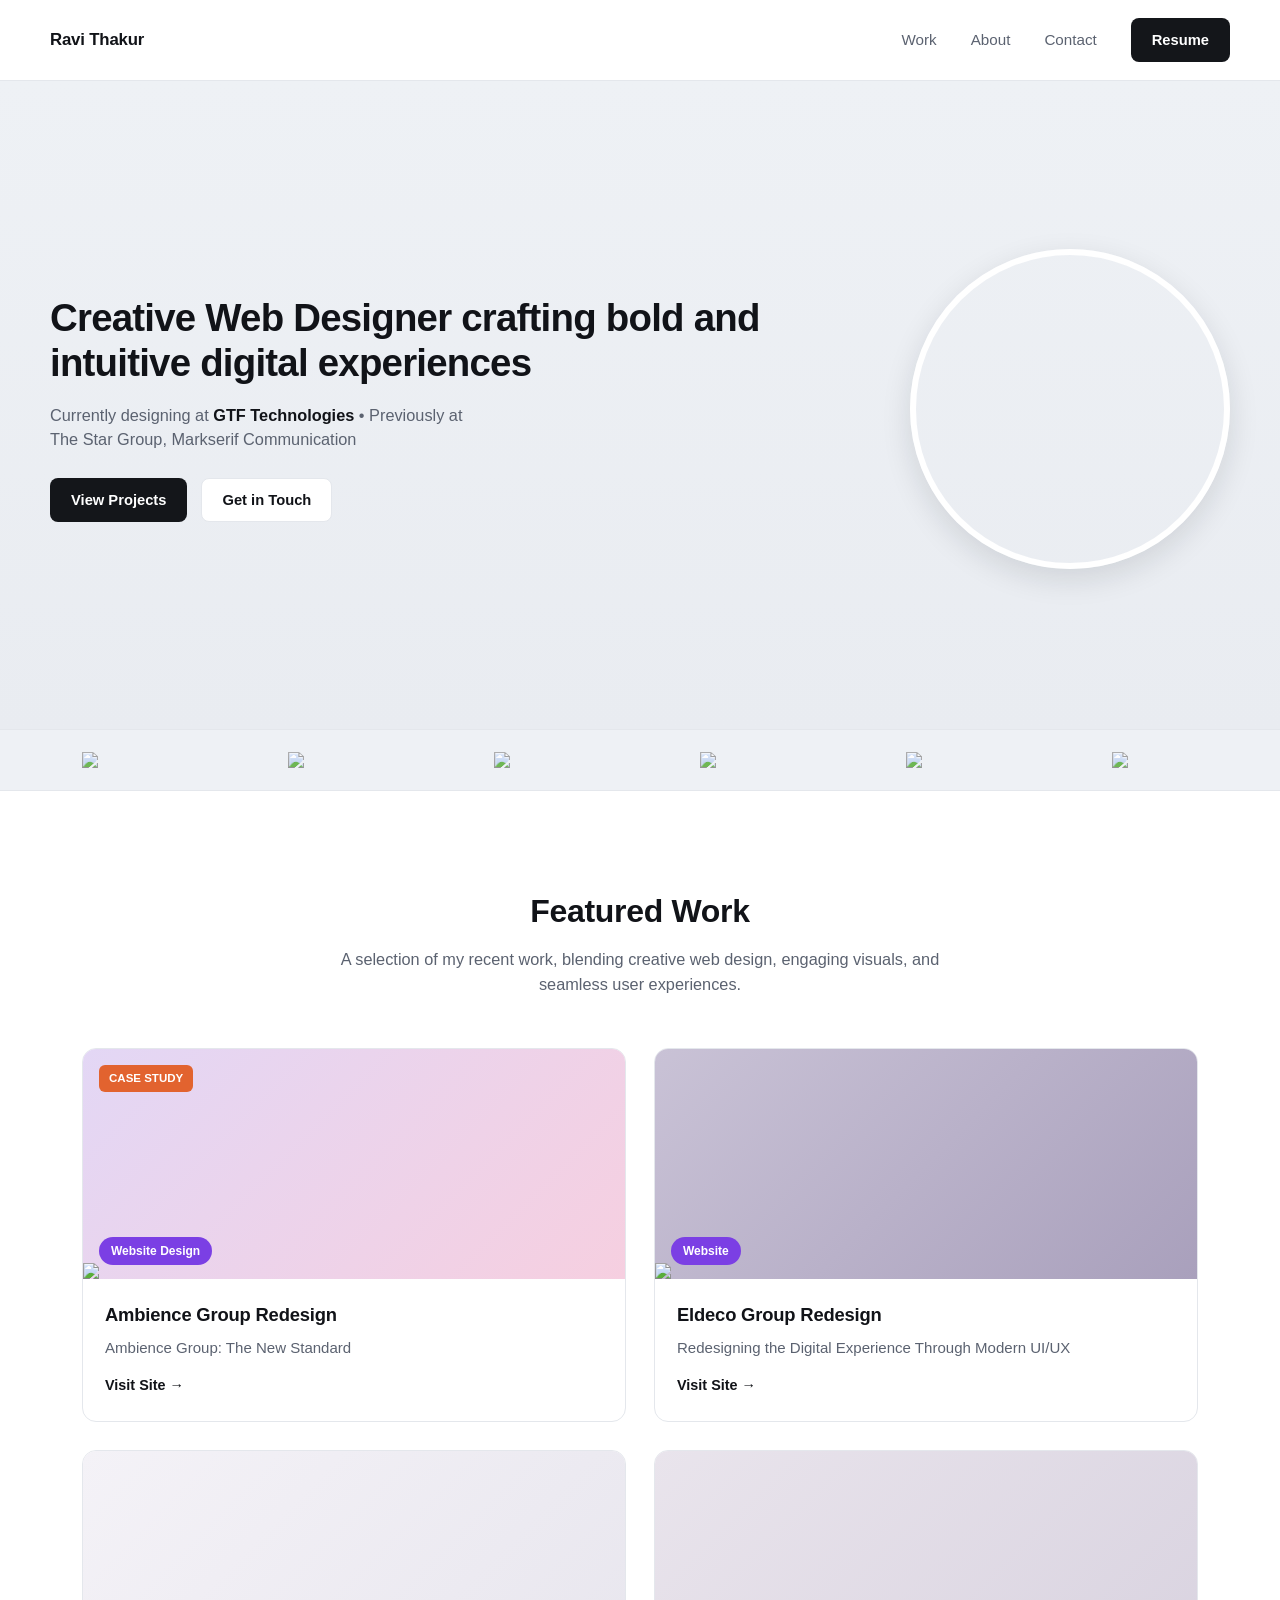
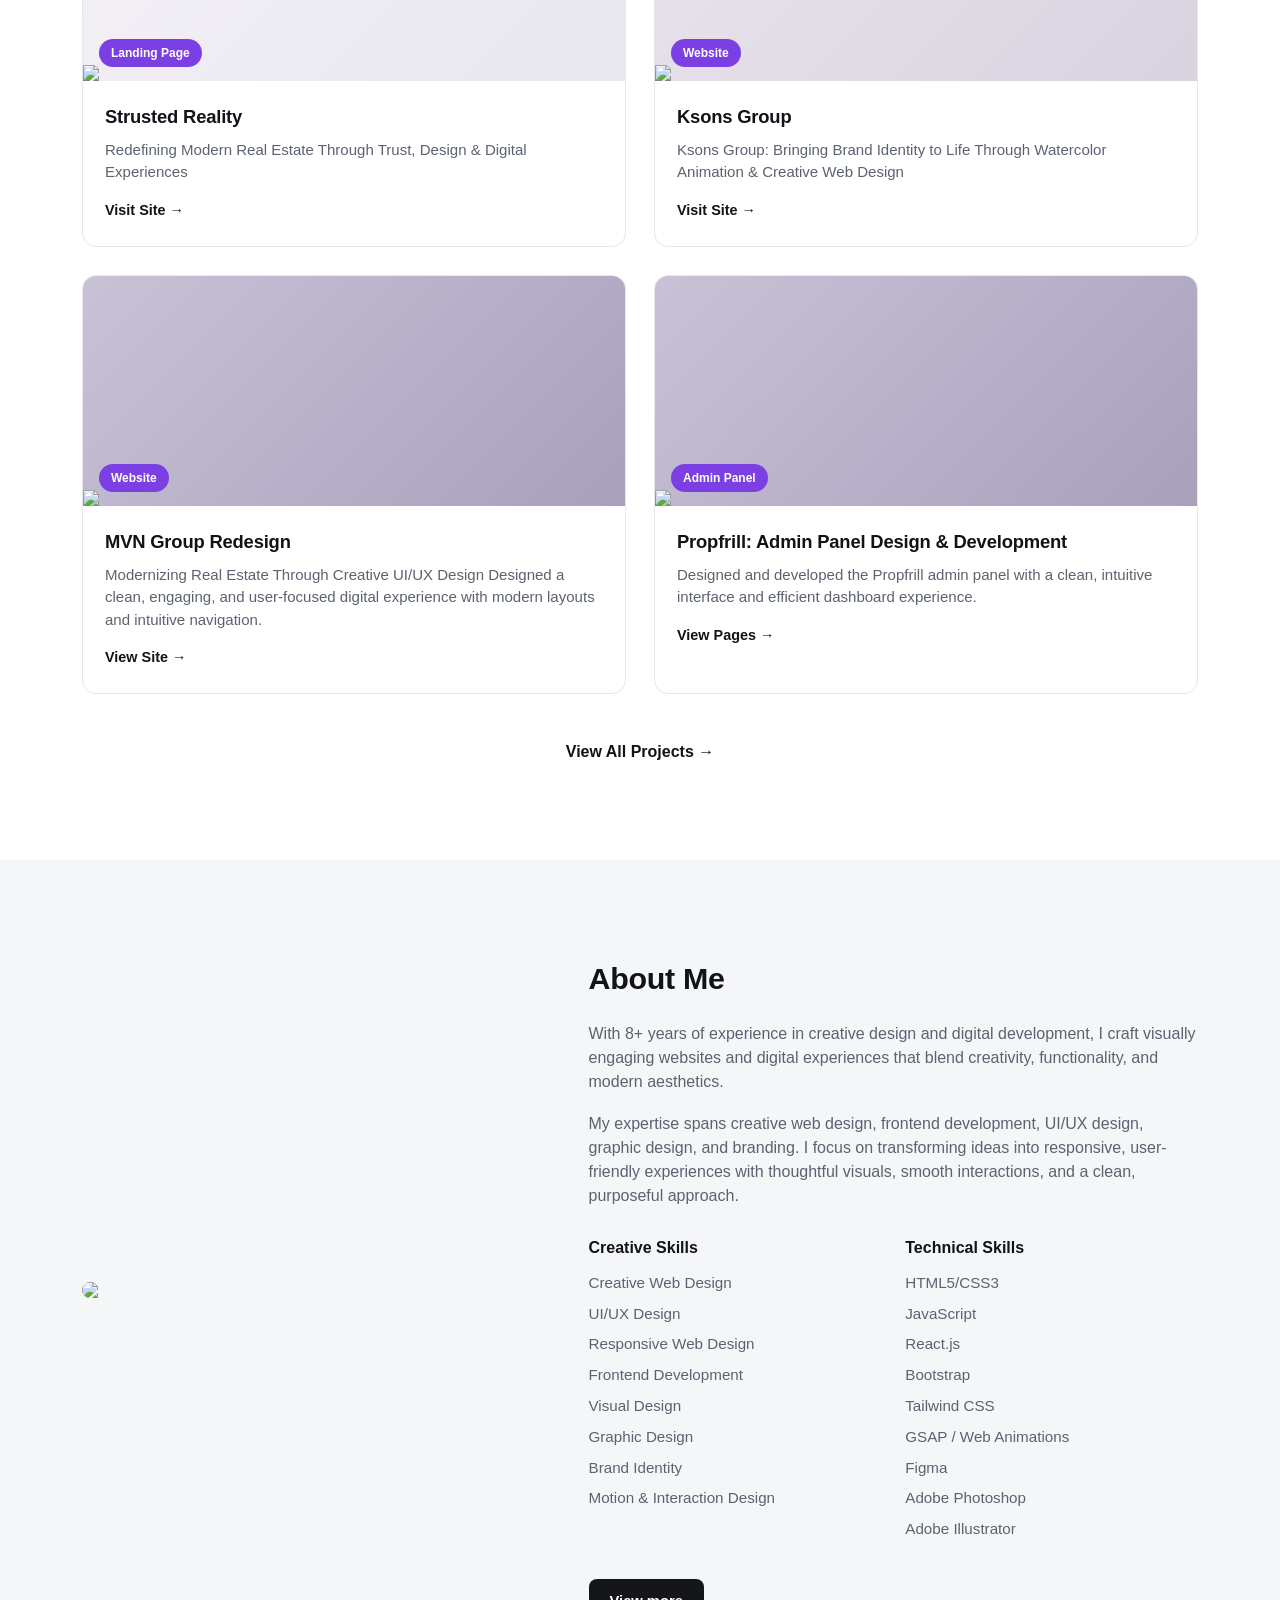
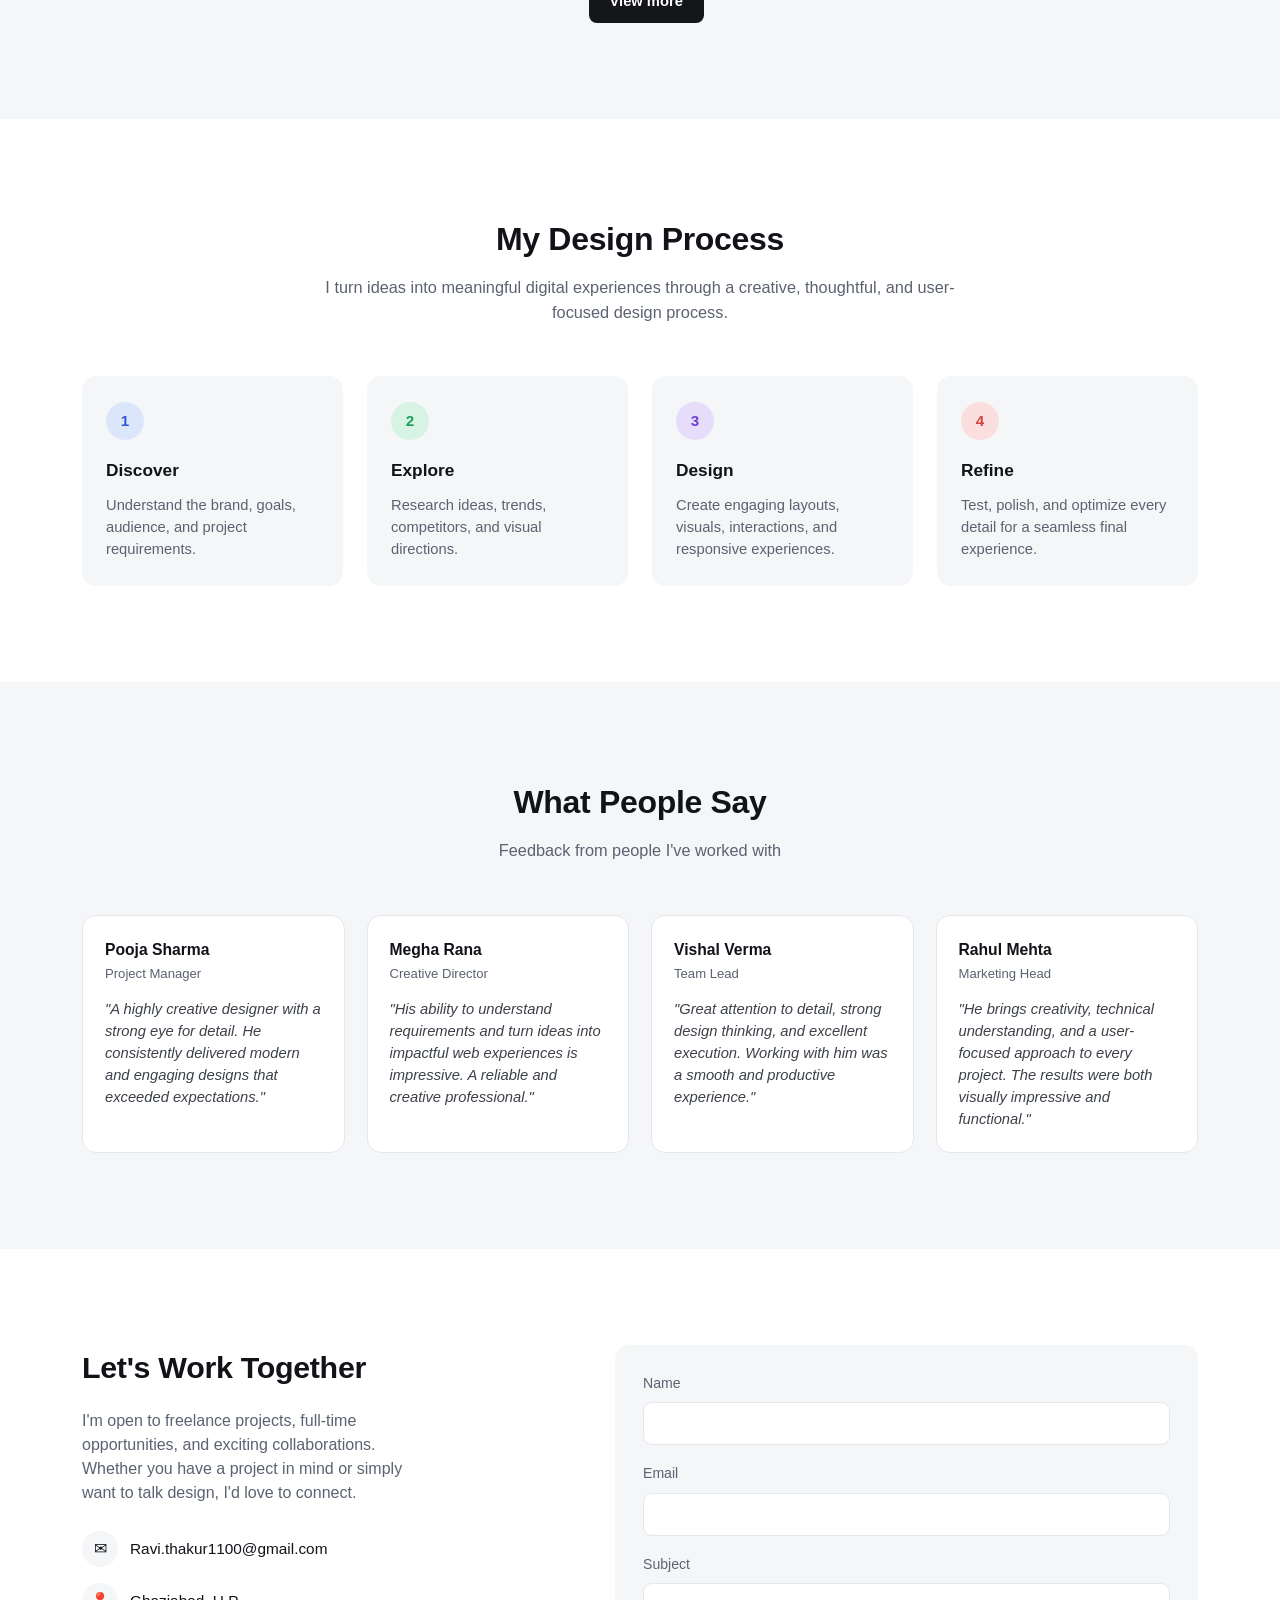
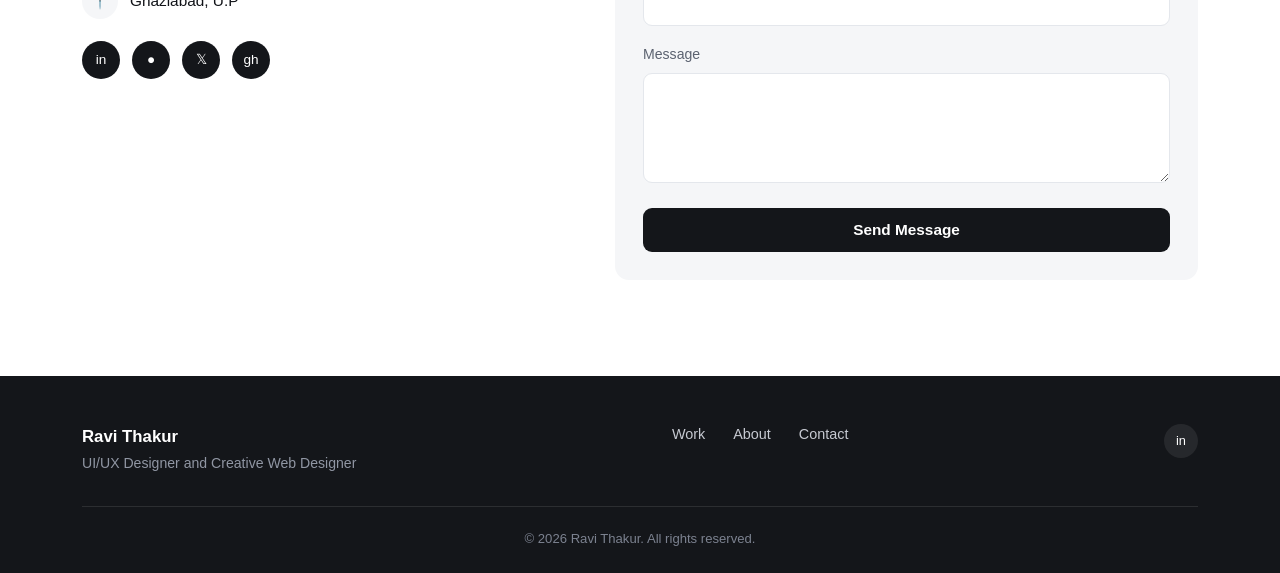
==== index.html @ cecfcbc7 "Add files via upload" ====
<!DOCTYPE html>
<html lang="en">
<head>
<meta charset="UTF-8">
<meta name="viewport" content="width=device-width, initial-scale=1.0">
<title>Ravi Thakur — Creative Web Designer</title>
<link rel="stylesheet" href="styles.css">
</head>
<body>

<header>
  <div class="wrap nav">
    <div class="logo">Ravi Thakur</div>
    <nav class="nav-links" id="navLinks">
      <a href="work.html">Work</a>
      <a href="about.html">About</a>
      <a href="#contact">Contact</a>
      <a target="_blank" href="images/ravi_thakur_creative_web_designer_and_ui_ux_designer.pdf" class="btn btn-dark">Resume</a>
    </nav>
    <button class="menu-toggle" id="menuToggle" aria-label="Toggle menu" aria-expanded="false"><span></span></button>
  </div>
</header>

<section class="hero">
  <div class="wrap hero-inner">
    <div>
      <h1>Creative Web Designer crafting bold and intuitive digital experiences</h1>
      <p>Currently designing at <b>GTF Technologies</b> • Previously at The Star Group, Markserif Communication</p>
      <div class="hero-actions">
        <a href="#work" class="btn btn-dark">View Projects</a>
        <a href="#contact" class="btn btn-outline">Get in Touch</a>
      </div>
    </div>
    <div class="avatar" role="img" aria-label="Portrait of Ravi Thakur">
      <img src="images/ravi-thakur.jpg" width="100%">
    </div>
  </div>
</section>

<div class="logo-strip">
  <div class="wrap" style="overflow:hidden;">
    <div class="logo-track">
      <span><img src="images/work-logo/6.png" width="100%"></span>
      <span><img src="images/work-logo/1.png" width="100%"></span>
      <span><img src="images/work-logo/2.png" width="100%"></span>
      <span><img src="images/work-logo/3.avif" width="100%"></span>
      <span><img src="images/work-logo/4.png" width="100%"></span>
      <span><img src="images/work-logo/5.png" width="100%"></span>
      <span><img src="images/work-logo/7.png" width="100%"></span>
      <span><img src="images/work-logo/8.png" width="100%"></span>
      <span><img src="images/work-logo/9.png" width="100%"></span>
      <span><img src="images/work-logo/10.avif" width="100%"></span>
      <span><img src="images/work-logo/15.png" width="100%"></span>
      <span><img src="images/work-logo/16.png" width="100%"></span>
      <span><img src="images/work-logo/17.png" width="100%"></span>
      <span><img src="images/work-logo/18.png" width="100%"></span>
      <span><img src="images/work-logo/19.webp" width="100%"></span>
      <span><img src="images/work-logo/20.png" width="100%"></span>
      <span><img src="images/work-logo/21.png" width="100%"></span>
    </div>
  </div>
</div>

<section id="work">
  <div class="wrap">
    <div class="section-head">
      <h2>Featured Work</h2>
      <p>A selection of my recent work, blending creative web design, engaging visuals, and seamless user experiences.</p>
    </div>
    <div class="work-grid">

      <div class="card">
        <div class="thumb thumb-1">
          <span class="tag">CASE STUDY</span>
          <span class="pill">Website Design</span>
          <img src="images/casestudy/ag.png" width="100%">
        </div>
        <div class="card-body">
          <h3>Ambience Group Redesign</h3>
          <p>Ambience Group: The New Standard</p>
          <a target="_blank" href="https://ambiencegroup.in/" class="card-link">Visit Site →</a>
        </div>
      </div>

      <div class="card">
        <div class="thumb thumb-4">
          <span class="pill">Website</span>
          <img src="images/casestudy/el.jpg" width="100%">
        </div>
        <div class="card-body">
          <h3>Eldeco Group Redesign</h3>
          <p>Redesigning the Digital Experience Through Modern UI/UX</p>
          <a target="_blank" href="https://www.eldecogroup.com/" class="card-link">Visit Site →</a>
        </div>
      </div>

      <div class="card">
        <div class="thumb thumb-2">
          <span class="pill">Landing Page</span>
          <img src="images/casestudy/st.png" width="100%">
        </div>
        <div class="card-body">
          <h3>Strusted Reality</h3>
          <p>Redefining Modern Real Estate Through Trust, Design & Digital Experiences</p>
          <a target="_blank" target="_blank" href="images/investment2.jpg" class="card-link">Visit Site →</a>
        </div>
      </div>

      <div class="card">
        <div class="thumb thumb-3">
          <span class="pill">Website</span>
          <img src="images/casestudy/ks.png" width="100%">
        </div>
        <div class="card-body">
          <h3>Ksons Group</h3>
          <p>Ksons Group: Bringing Brand Identity to Life Through Watercolor Animation & Creative Web Design</p>
          <a target="_blank" href="https://www.ksonsgroup.com/" class="card-link">Visit Site →</a>
        </div>
      </div>

      

      <div class="card">
        <div class="thumb thumb-4">
          <span class="pill">Website</span>
          <img src="images/casestudy/mvn.jpg" width="100%">
        </div>
        <div class="card-body">
          <h3>MVN Group Redesign</h3>
          <p>Modernizing Real Estate Through Creative UI/UX Design
Designed a clean, engaging, and user-focused digital experience with modern layouts and intuitive navigation.</p>
          <a target="_blank" href="https://www.mvn.in/" class="card-link">View Site →</a>
        </div>
      </div>

      <div class="card">
        <div class="thumb thumb-4">
          <span class="pill">Admin Panel</span>
          <img src="images/casestudy/ap.png" width="100%">
        </div>
        <div class="card-body">
          <h3>Propfrill: Admin Panel Design & Development</h3>
          <p>Designed and developed the Propfrill admin panel with a clean, intuitive interface and efficient dashboard experience.</p>
          <a href="#" class="card-link">View Pages →</a>
        </div>
      </div>

    </div>
    <div class="view-all"><a href="work.html">View All Projects →</a></div>
  </div>
</section>

<section class="about" id="about">
  <div class="wrap about-inner">
    <div class="about-photo" role="img" aria-label="Photo of Ravi Thakur standing on a mountain with arms outstretched">
       <img src="images/rt.jpg" width="100%">
    </div>
    <div class="about-text">
      <h2>About Me</h2>
      <p>With 8+ years of experience in creative design and digital development, I craft visually engaging websites and digital experiences that blend creativity, functionality, and modern aesthetics.</p>
      <p>My expertise spans creative web design, frontend development, UI/UX design, graphic design, and branding. I focus on transforming ideas into responsive, user-friendly experiences with thoughtful visuals, smooth interactions, and a clean, purposeful approach.</p>
      <div class="skills-tools">
        <div>
          <h4>Creative Skills</h4>
          <ul>
            <li>Creative Web Design</li>
            <li>UI/UX Design</li>
            <li>Responsive Web Design</li>
            <li>Frontend Development</li>
            <li>Visual Design</li>
            <li>Graphic Design</li>
            <li>Brand Identity</li>
            <li>Motion & Interaction Design</li>
          </ul>
        </div>
        <div>
          <h4>Technical Skills</h4>
          <ul>
            <li>HTML5/CSS3</li>
            <li>JavaScript</li>
            <li>React.js</li>
            <li>Bootstrap</li>
            <li>Tailwind CSS</li>
            <li>GSAP / Web Animations</li>
            <li>Figma</li>
            <li>Adobe Photoshop</li>
            <li>Adobe Illustrator</li>
            
          </ul>
        </div>
      </div>
      <a href="about.html" class="btn btn-dark">View more</a>
    </div>
  </div>
</section>

<section id="process">
  <div class="wrap">
    <div class="section-head">
      <h2>My Design Process</h2>
      <p>I turn ideas into meaningful digital experiences through a creative, thoughtful, and user-focused design process.</p>
    </div>
    <div class="process-grid">
      <div class="process-card">
        <div class="step-num">1</div>
        <h3>Discover</h3>
        <p>Understand the brand, goals, audience, and project requirements.</p>
      </div>
      <div class="process-card">
        <div class="step-num">2</div>
        <h3>Explore</h3>
        <p>Research ideas, trends, competitors, and visual directions.</p>
      </div>
      <div class="process-card">
        <div class="step-num">3</div>
        <h3>Design</h3>
        <p>Create engaging layouts, visuals, interactions, and responsive experiences.</p>
      </div>
      <div class="process-card">
        <div class="step-num">4</div>
        <h3>Refine</h3>
        <p>Test, polish, and optimize every detail for a seamless final experience.</p>
      </div>
    </div>
  </div>
</section>

<section class="testimonials">
  <div class="wrap">
    <div class="section-head">
      <h2>What People Say</h2>
      <p>Feedback from people I've worked with</p>
    </div>
    <div class="testi-grid">
      <div class="testi-card">
        <h4>Pooja Sharma</h4>
        <span>Project Manager</span>
        <p>"A highly creative designer with a strong eye for detail. He consistently delivered modern and engaging designs that exceeded expectations."</p>
      </div>
      <div class="testi-card">
        <h4>Megha Rana</h4>
        <span>Creative Director</span>
        <p>"His ability to understand requirements and turn ideas into impactful web experiences is impressive. A reliable and creative professional."</p>
      </div>
      <div class="testi-card">
        <h4>Vishal Verma</h4>
        <span>Team Lead</span>
        <p>"Great attention to detail, strong design thinking, and excellent execution. Working with him was a smooth and productive experience."</p>
      </div>
      <div class="testi-card">
        <h4>Rahul Mehta</h4>
        <span>Marketing Head</span>
        <p>"He brings creativity, technical understanding, and a user-focused approach to every project. The results were both visually impressive and functional."</p>
      </div>
    </div>
  </div>
</section>

<section id="contact">
  <div class="wrap contact-inner">
    <div class="contact-info">
      <h2>Let's Work Together</h2>
      <p>I'm open to freelance projects, full-time opportunities, and exciting collaborations. Whether you have a project in mind or simply want to talk design, I'd love to connect.</p>
      <div class="contact-row">
        <div class="icon-circle">✉</div>
        <span>Ravi.thakur1100@gmail.com</span>
      </div>
      <div class="contact-row">
        <div class="icon-circle">📍</div>
        <span>Ghaziabad, U.P</span>
      </div>
      <div class="socials">
        <a href="#" aria-label="LinkedIn">in</a>
        <a href="#" aria-label="Dribbble">●</a>
        <a href="#" aria-label="Twitter">𝕏</a>
        <a href="#" aria-label="GitHub">gh</a>
      </div>
    </div>
    <form class="form-card" onsubmit="event.preventDefault(); alert('Message sent (demo form).');">
      <div class="field">
        <label for="name">Name</label>
        <input type="text" id="name" name="name" required>
      </div>
      <div class="field">
        <label for="email">Email</label>
        <input type="email" id="email" name="email" required>
      </div>
      <div class="field">
        <label for="subject">Subject</label>
        <input type="text" id="subject" name="subject">
      </div>
      <div class="field">
        <label for="message">Message</label>
        <textarea id="message" name="message" required></textarea>
      </div>
      <button type="submit" class="submit-btn">Send Message</button>
    </form>
  </div>
</section>

<footer>
  <div class="wrap">
    <div class="footer-top">
      <div class="footer-brand">
        <h3>Ravi Thakur</h3>
        <p>UI/UX Designer and Creative Web Designer</p>
      </div>
      <nav class="footer-links">
        <a href="work.html">Work</a>
        <a href="about.html">About</a>
        <a href="#contact">Contact</a>
      </nav>
      <div class="footer-socials">
        <a href="#" aria-label="LinkedIn">in</a><!-- 
        <a href="#" aria-label="Dribbble">●</a>
        <a href="#" aria-label="Twitter">𝕏</a>
        <a href="#" aria-label="GitHub">gh</a> -->
      </div>
    </div>
    <div class="footer-bottom">© 2026 Ravi Thakur. All rights reserved.</div>
  </div>
</footer>

<script>
  const toggle = document.getElementById('menuToggle');
  const links = document.getElementById('navLinks');
  toggle.addEventListener('click', () => {
    const isOpen = links.classList.toggle('open');
    toggle.setAttribute('aria-expanded', isOpen);
  });
  links.querySelectorAll('a').forEach(a => a.addEventListener('click', () => {
    links.classList.remove('open');
    toggle.setAttribute('aria-expanded', false);
  }));
</script>

</body>
</html>
---- styles.css ----
:root{
    --ink:#111318;
    --ink-soft:#5b6270;
    --bg:#ffffff;
    --bg-alt:#eef1f5;
    --bg-alt-2:#f5f6f8;
    --line:#e4e7ec;
    --accent:#111318;
    --radius:14px;
  }

  *{box-sizing:border-box;}
  html{scroll-behavior:smooth;}
  body{
    margin:0;
    font-family:"Segoe UI", Helvetica, Arial, sans-serif;
    color:var(--ink);
    background:var(--bg);
    line-height:1.5;
    -webkit-font-smoothing:antialiased;
  }
  img{max-width:100%;display:block;}
  a{color:inherit;text-decoration:none;}
  ul{margin:0;padding:0;list-style:none;}
  button{font-family:inherit;}
  :focus-visible{outline:2px solid #111318;outline-offset:3px;}

  .wrap{
    max-width:1180px;
    margin:0 auto;
    padding:0 32px;
  }

  /* ---------- Header ---------- */
  header{
    position:sticky;
    top:0;
    z-index:50;
    background:rgba(255,255,255,.9);
    backdrop-filter:blur(8px);
    border-bottom:1px solid var(--line);
  }
  .nav{
    display:flex;
    align-items:center;
    justify-content:space-between;
    padding:18px 0;
  }
  .logo{font-weight:700;font-size:1.05rem;letter-spacing:-.01em;}
  .nav-links{
    display:flex;
    align-items:center;
    gap:34px;
    font-size:.95rem;
    color:var(--ink-soft);
  }
  .nav-links a:hover{color:var(--ink);}

  .nav-links a.btn-dark:hover{color: #fff;}

  .btn{
    display:inline-flex;
    align-items:center;
    justify-content:center;
    padding:10px 20px;
    border-radius:8px;
    font-size:.92rem;
    font-weight:600;
    border:1px solid transparent;
    cursor:pointer;
    transition:transform .15s ease, opacity .15s ease;
  }
  .btn:hover{transform:translateY(-1px);}
  .btn-dark{background:#14161a;color:#fff;}
  .btn-dark:hover{opacity:.88;}
  .btn-outline{background:#fff;color:var(--ink);border-color:var(--line);}
  .btn-outline:hover{background:var(--bg-alt-2);}
  .menu-toggle{
    display:none;
    background:none;border:none;cursor:pointer;
    width:38px;height:38px;
    align-items:center;justify-content:center;
  }
  .menu-toggle span, .menu-toggle span::before, .menu-toggle span::after{
    content:"";
    display:block;
    width:20px;height:2px;background:var(--ink);
    position:relative;
    transition:all .2s ease;
  }
  .menu-toggle span::before{position:absolute;top:-6px;}
  .menu-toggle span::after{position:absolute;top:6px;}

  /* ---------- Hero ---------- */
  .hero{
    background:linear-gradient(180deg,#eef1f5 0%,#e9ecf1 100%);
  }
  .hero-inner{
    display:grid;
    grid-template-columns:1.3fr auto;
    align-items:center;
    gap:48px;
    padding:72px 0 64px;
  }
  .hero h1{
    font-size:2.4rem;
    line-height:1.15;
    margin:0 0 18px;
    letter-spacing:-.02em;
  }
  .hero p{
    color:var(--ink-soft);
    font-size:1.02rem;
    max-width:46ch;
    margin:0 0 26px;
  }
  .hero p b{color:var(--ink);font-weight:700;}
  .hero-actions{display:flex;gap:14px;}
  .avatar{
    width:320px;
    height:320px;
    border-radius:50%;
    /*background:
      radial-gradient(circle at 32% 28%, #2f6b52 0%, #123326 42%, #0a1210 100%);*/
    border:6px solid #fff;
    box-shadow:0 10px 30px rgba(20,25,35,.12);
    position:relative;
    overflow:hidden;
  }
  /*.avatar::after{
    content:"DJ";
    position:absolute;
    inset:0;
    display:flex;
    align-items:center;
    justify-content:center;
    color:rgba(255,255,255,.85);
    font-size:2.4rem;
    font-weight:700;
    letter-spacing:.02em;
  }*/

  /* ---------- Logo strip ---------- */
  .logo-strip{
    background:var(--bg-alt);
    border-top:1px solid var(--line);
    border-bottom:1px solid var(--line);
    overflow:hidden;
    padding:22px 0;
  }
  .logo-track{
    display:flex;
    gap:56px;
    align-items:center;
    white-space:nowrap;
    animation:scroll 28s linear infinite;
    width:max-content;
  }
  .logo-track span{width: 150px;

    color:#8b93a1;
    font-size:1rem;
    letter-spacing:.01em;
    opacity:.85;
  }
  @keyframes scroll{
    from{transform:translateX(0);}
    to{transform:translateX(-50%);}
  }
  @media (prefers-reduced-motion: reduce){
    .logo-track{animation:none;}
  }

  /* ---------- Section shared ---------- */
  section{padding:96px 0;}
  .section-head{text-align:center;max-width:640px;margin:0 auto 52px;}
  .section-head h2{
    font-size:2rem;
    margin:0 0 12px;
    letter-spacing:-.01em;
  }
  .section-head p{color:var(--ink-soft);margin:0;font-size:1.02rem;}

  /* ---------- Featured work ---------- */
  .work-grid{
    display:grid;
    grid-template-columns:1fr 1fr;
    gap:28px;
  }
  .card{
    border:1px solid var(--line);
    border-radius:var(--radius);
    overflow:hidden;
    background:#fff;
    display:flex;
    flex-direction:column;
    transition:box-shadow .2s ease, transform .2s ease;
  }
  .card:hover{box-shadow:0 14px 32px rgba(20,25,35,.09);transform:translateY(-2px);}
  .thumb{
    height:230px;
    position:relative;
    display:flex;
    align-items:flex-end;
  }
  .thumb-1{background:linear-gradient(135deg,#e3d7f5 0%,#f6cfe0 100%);}
  .thumb-2{background:linear-gradient(135deg,#f4f2f7 0%,#e8e6ee 100%);}
  .thumb-3{background:linear-gradient(135deg,#e9e4ec 0%,#d9d3e0 100%);}
  .thumb-4{background:linear-gradient(135deg,#c9c2d6 0%,#a9a0bc 100%);}
  .tag{
    position:absolute;
    top:16px;left:16px;
    font-size:.72rem;
    font-weight:700;
    padding:5px 10px;
    border-radius:6px;
    background:#e2632f;
    color:#fff;
  }
  .pill{
    position:absolute;
    bottom:14px;left:16px;
    font-size:.75rem;
    font-weight:600;
    padding:5px 12px;
    border-radius:20px;
    background:#7b3fe4;
    color:#fff;
  }
  .card-body{padding:22px 22px 24px;}
  .card-body h3{margin:0 0 8px;font-size:1.15rem;letter-spacing:-.01em;}
  .card-body p{margin:0 0 14px;color:var(--ink-soft);font-size:.94rem;}
  .card-link{
    font-size:.9rem;
    font-weight:600;
    display:inline-flex;
    align-items:center;
    gap:6px;
  }
  .card-link:hover{text-decoration:underline;}

  .view-all{
    text-align:center;
    margin-top:46px;
    font-weight:600;
  }
  .view-all a{display:inline-flex;align-items:center;gap:6px;}
  .view-all a:hover{text-decoration:underline;}

  /* ---------- About ---------- */
  .about{background:var(--bg-alt-2);}
  .about-inner{
    display:grid;
    grid-template-columns:.85fr 1.15fr;
    gap:56px;
    align-items:center;
  }
  .about-photo{
    border-radius:var(--radius);
    overflow:hidden;
    position:relative;
  }
  .about-photo::after{
    content:"";
    position:absolute;
    left:50%;bottom:18%;
    width:70px;height:110px;
    transform:translateX(-50%);

    border-radius:14px 14px 4px 4px;
  }
  .about-text h2{font-size:1.9rem;margin:0 0 20px;letter-spacing:-.01em;}
  .about-text p{color:var(--ink-soft);margin:0 0 18px;font-size:1rem;}
  .skills-tools{
    display:grid;
    grid-template-columns:1fr 1fr;
    gap:24px;
    margin:28px 0 30px;
  }
  .skills-tools h4{margin:0 0 12px;font-size:1rem;}
  .skills-tools li{color:var(--ink-soft);margin-bottom:8px;font-size:.95rem;}

  /* ---------- Process ---------- */
  .process-grid{
    display:grid;
    grid-template-columns:repeat(4,1fr);
    gap:24px;
  }
  .process-card{
    background:var(--bg-alt-2);
    border-radius:var(--radius);
    padding:26px 24px;
  }
  .step-num{
    width:38px;height:38px;
    border-radius:50%;
    display:flex;align-items:center;justify-content:center;
    font-weight:700;
    margin-bottom:18px;
    font-size:.95rem;
  }
  .process-card:nth-child(1) .step-num{background:#dce6fb;color:#2f5bd0;}
  .process-card:nth-child(2) .step-num{background:#d7f3e3;color:#1f9d5c;}
  .process-card:nth-child(3) .step-num{background:#e6ddfb;color:#6f3fd6;}
  .process-card:nth-child(4) .step-num{background:#fbdede;color:#d3453f;}
  .process-card h3{margin:0 0 10px;font-size:1.08rem;}
  .process-card p{margin:0;color:var(--ink-soft);font-size:.92rem;}

  /* ---------- Testimonials ---------- */
  .testimonials{background:var(--bg-alt-2);}
  .testi-grid{
    display:grid;
    grid-template-columns:repeat(4,1fr);
    gap:22px;
  }
  .testi-card{
    background:#fff;
    border:1px solid var(--line);
    border-radius:var(--radius);
    padding:22px;
  }
  .testi-card h4{margin:0 0 3px;font-size:.98rem;}
  .testi-card span{display:block;color:var(--ink-soft);font-size:.82rem;margin-bottom:14px;}
  .testi-card p{margin:0;font-size:.92rem;font-style:italic;color:#3c4048;}

  /* ---------- Contact ---------- */
  .contact-inner{
    display:grid;
    grid-template-columns:.9fr 1.1fr;
    gap:56px;
  }
  .contact-info h2{font-size:1.9rem;margin:0 0 18px;letter-spacing:-.01em;}
  .contact-info p{color:var(--ink-soft);margin:0 0 26px;max-width:40ch;}
  .contact-row{
    display:flex;align-items:center;gap:12px;
    margin-bottom:16px;
    font-size:.96rem;
  }
  .icon-circle{
    width:36px;height:36px;
    border-radius:50%;
    background:var(--bg-alt-2);
    display:flex;align-items:center;justify-content:center;
    flex-shrink:0;
    font-size:1rem;
  }
  .socials{display:flex;gap:12px;margin-top:22px;}
  .socials a{
    width:38px;height:38px;
    border-radius:50%;
    background:#14161a;
    color:#fff;
    display:flex;align-items:center;justify-content:center;
    font-size:.85rem;
    transition:opacity .15s ease;
  }
  .socials a:hover{opacity:.8;}

  .form-card{
    background:var(--bg-alt-2);
    border-radius:var(--radius);
    padding:28px;
  }
  .field{margin-bottom:18px;}
  .field label{display:block;font-size:.88rem;margin-bottom:8px;color:var(--ink-soft);}
  .field input, .field textarea{
    width:100%;
    padding:12px 14px;
    border-radius:9px;
    border:1px solid var(--line);
    background:#fff;
    font-size:.95rem;
    font-family:inherit;
    color:var(--ink);
  }
  .field textarea{min-height:110px;resize:vertical;}
  .field input:focus, .field textarea:focus{
    outline:none;
    border-color:#14161a;
    box-shadow:0 0 0 3px rgba(20,22,26,.08);
  }
  .submit-btn{
    width:100%;
    padding:13px;
    border-radius:9px;
    border:none;
    background:#14161a;
    color:#fff;
    font-weight:600;
    font-size:.96rem;
    cursor:pointer;
  }
  .submit-btn:hover{opacity:.9;}

  /* ---------- Footer ---------- */
  footer{
    background:#14161a;
    color:#c7cad2;
    padding:48px 0 24px;
  }
  .footer-top{
    display:flex;
    justify-content:space-between;
    align-items:flex-start;
    padding-bottom:32px;
    border-bottom:1px solid rgba(255,255,255,.1);
    flex-wrap:wrap;
    gap:24px;
  }
  .footer-brand h3{color:#fff;margin:0 0 4px;font-size:1.05rem;}
  .footer-brand p{margin:0;font-size:.88rem;color:#9096a3;}
  .footer-links{display:flex;gap:28px;font-size:.9rem;}
  .footer-links a:hover{color:#fff;}
  .footer-socials{display:flex;gap:10px;}
  .footer-socials a{
    width:34px;height:34px;
    border-radius:50%;
    background:rgba(255,255,255,.08);
    display:flex;align-items:center;justify-content:center;
    font-size:.8rem;
    color:#fff;
  }
  .footer-socials a:hover{background:rgba(255,255,255,.16);}
  .footer-bottom{
    text-align:center;
    padding-top:22px;
    font-size:.82rem;
    color:#7c8290;
  }


  .work-tabs {
  display: flex;
  justify-content: center;
  align-items: center;
  gap: 12px;
  margin: 35px 0 45px;
  flex-wrap: wrap;
}

.tab-btn {
  border: 1px solid #ddd;
  background: transparent;
  color: #111;
  padding: 11px 24px;
  border-radius: 50px;
  font-size: 14px;
  font-weight: 500;
  cursor: pointer;
  transition: all 0.3s ease;
}

.tab-btn:hover {
  background: #111;
  color: #fff;
  border-color: #111;
}

.tab-btn.active {
  background: #111;
  color: #fff;
  border-color: #111;
}


/* Card Animation */

.work-grid .card {
  transition:
    opacity 0.3s ease,
    transform 0.3s ease;
}

.work-grid .card.hide {
  display: none;
}


/* Mobile */

@media (max-width: 600px) {

  .work-tabs {
    gap: 8px;
    margin: 25px 0 35px;
  }

  .tab-btn {
    padding: 9px 16px;
    font-size: 13px;
  }

}

  /* ---------- Responsive ---------- */
  @media (max-width:980px){
    .about-inner, .contact-inner{grid-template-columns:1fr;}
    .about-photo{height:340px;}
    .process-grid{grid-template-columns:1fr 1fr;}
    .testi-grid{grid-template-columns:1fr 1fr;}
  }

  @media (max-width:860px){
    .hero-inner{grid-template-columns:1fr;text-align:center;padding:52px 0 44px;}
    .hero p{margin-left:auto;margin-right:auto;}
    .hero-actions{justify-content:center;}
    .avatar{order:-1;margin:0 auto;}
    .work-grid{grid-template-columns:1fr;}
  }

  @media (max-width:720px){
    .nav-links{
      position:fixed;
      top:38px;left:0;right:0;
      background:#fff;
      border-bottom:1px solid var(--line);
      flex-direction:column;
      align-items:flex-start;
      padding:20px 32px;
      gap:18px;
      transform:translateY(-130%);
      opacity:0;
      transition:transform .25s ease, opacity .25s ease;
    }
    .nav-links.open{transform:translateY(0);opacity:1;}
    .menu-toggle{display:flex;}
    .nav-links .btn{width:100%;text-align:center;}
  }

  @media (max-width:640px){
    .wrap{padding:0 20px;}
    section{padding:64px 0;}
    .hero h1{font-size:1.8rem;}
    .footer-top{flex-direction:column;}
    .footer-links{gap:18px;flex-wrap:wrap;}
  }

  @media (max-width:560px){
    .process-grid, .testi-grid{grid-template-columns:1fr;}
    .skills-tools{grid-template-columns:1fr;}
  }

/* ---------- Page hero (Work / About pages) ---------- */
.page-hero{
  padding:64px 0 12px;
}
.page-hero h1{
  font-size:2.4rem;
  margin:0 0 16px;
  letter-spacing:-.02em;
}
.title-underline{
  width:60px;
  height:4px;
  background:#4c3fe4;
  border-radius:2px;
  margin-bottom:28px;
}
.page-hero p{
  color:var(--ink-soft);
  max-width:70ch;
  margin:0 0 16px;
  font-size:1rem;
}

/* ---------- Work index page ---------- */
.work-page-grid{
  display:grid;
  grid-template-columns:1fr 1fr;
  gap:28px;
}
.thumb-5{background:linear-gradient(135deg,#1b1d22 0%,#2c2f38 100%);}
.thumb-6{background:linear-gradient(135deg,#dfe6e2 0%,#c6d6ce 100%);}
.thumb-7{background:linear-gradient(135deg,#e9e6f2 0%,#d3ccec 100%);}
.thumb-8{background:linear-gradient(135deg,#efe2e8 0%,#e3c9d6 100%);}

/* ---------- About page: info row ---------- */
.info-row{
  display:grid;
  grid-template-columns:repeat(3,1fr);
  gap:20px;
  margin:36px 0 24px;
}
.info-card{
  background:var(--bg-alt-2);
  border-radius:var(--radius);
  padding:20px 22px;
}
.info-card span{
  display:block;
  color:var(--ink-soft);
  font-size:.85rem;
  margin-bottom:6px;
}
.info-card strong{font-size:.98rem;font-weight:600;}

/* ---------- About page: core skills ---------- */
.skills-section{background:var(--bg-alt-2);}
.skills-cards{
  display:grid;
  grid-template-columns:1fr 1fr;
  gap:24px;
}
.skill-card{
  background:#fff;
  border:1px solid var(--line);
  border-radius:var(--radius);
  padding:26px;
}
.skill-card h3{margin:0 0 12px;font-size:1.1rem;}
.skill-card p{margin:0 0 18px;color:var(--ink-soft);font-size:.93rem;}
.tag-row{display:flex;flex-wrap:wrap;gap:10px;}
.tag-pill{
  background:#eef0fc;
  color:#4c3fe4;
  font-size:.82rem;
  font-weight:600;
  padding:6px 14px;
  border-radius:20px;
}

/* ---------- About page: professional journey ---------- */
.journey{
  position:relative;
  max-width:900px;
  margin:0 auto;
}
.timeline-item{
  position:relative;
  padding-left:34px;
  margin-bottom:44px;
}
.timeline-item::before{
  content:"";
  position:absolute;
  left:5px;
  top:6px;
  bottom:-44px;
  width:2px;
  background:var(--line);
}
.timeline-item:last-child::before{display:none;}
.timeline-dot{
  position:absolute;
  left:0;
  top:4px;
  width:12px;height:12px;
  border-radius:50%;
  background:#4c3fe4;
}
.timeline-head{
  display:flex;
  justify-content:space-between;
  align-items:flex-start;
  flex-wrap:wrap;
  gap:6px 16px;
  margin-bottom:2px;
}
.timeline-head h3{margin:0;font-size:1.12rem;}
.timeline-date{color:var(--ink-soft);font-size:.88rem;white-space:nowrap;}
.timeline-company{
  color:#4c3fe4;
  font-weight:600;
  font-size:.94rem;
  margin-bottom:2px;
  display:block;
}
.timeline-location{
  color:var(--ink-soft);
  font-size:.85rem;
  margin-bottom:14px;
  display:block;
}
.timeline-entry{
  background:var(--bg-alt-2);
  border-radius:10px;
  padding:14px 18px;
  margin-bottom:10px;
}
.timeline-entry h4{margin:0 0 6px;font-size:.96rem;}
.timeline-entry p{margin:0;color:var(--ink-soft);font-size:.9rem;}

@media (max-width:860px){
  .info-row, .skills-cards{grid-template-columns:1fr;}
  .work-page-grid{grid-template-columns:1fr;}
  .page-hero h1{font-size:2rem;}
}
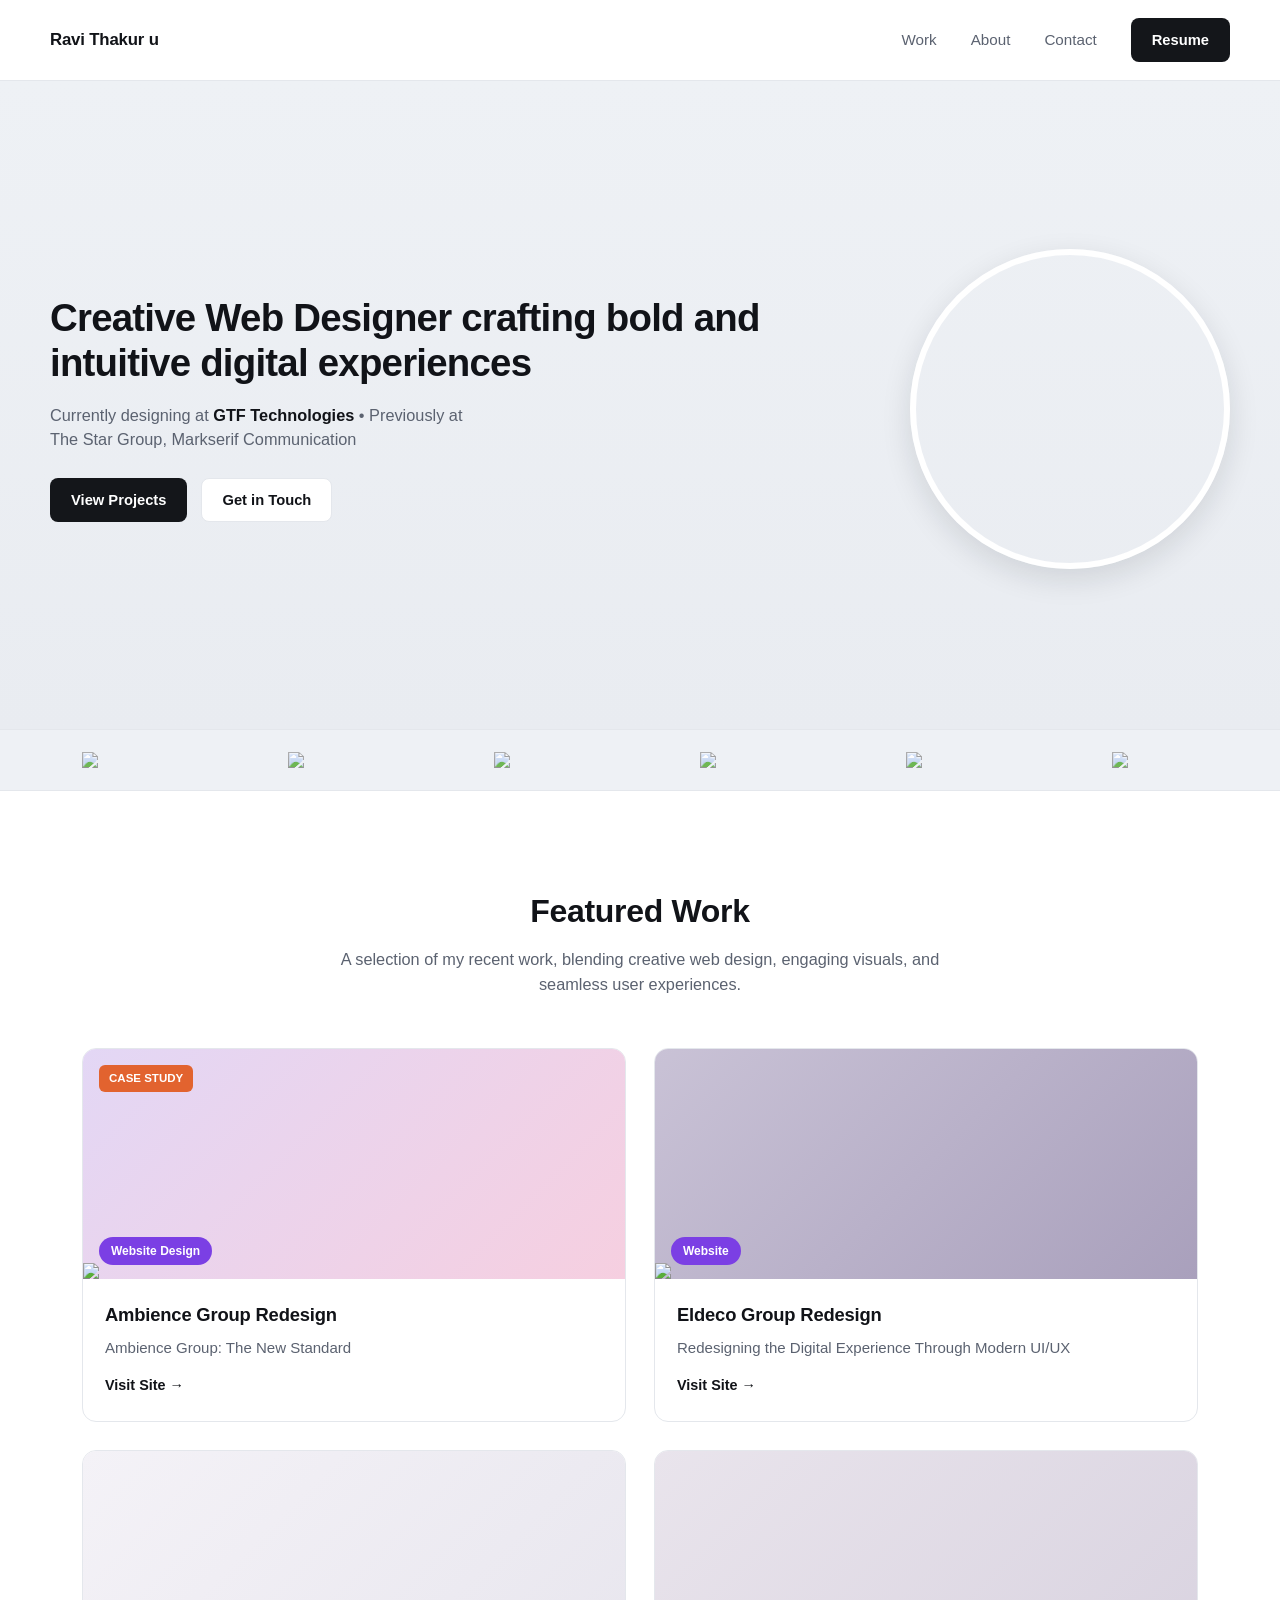
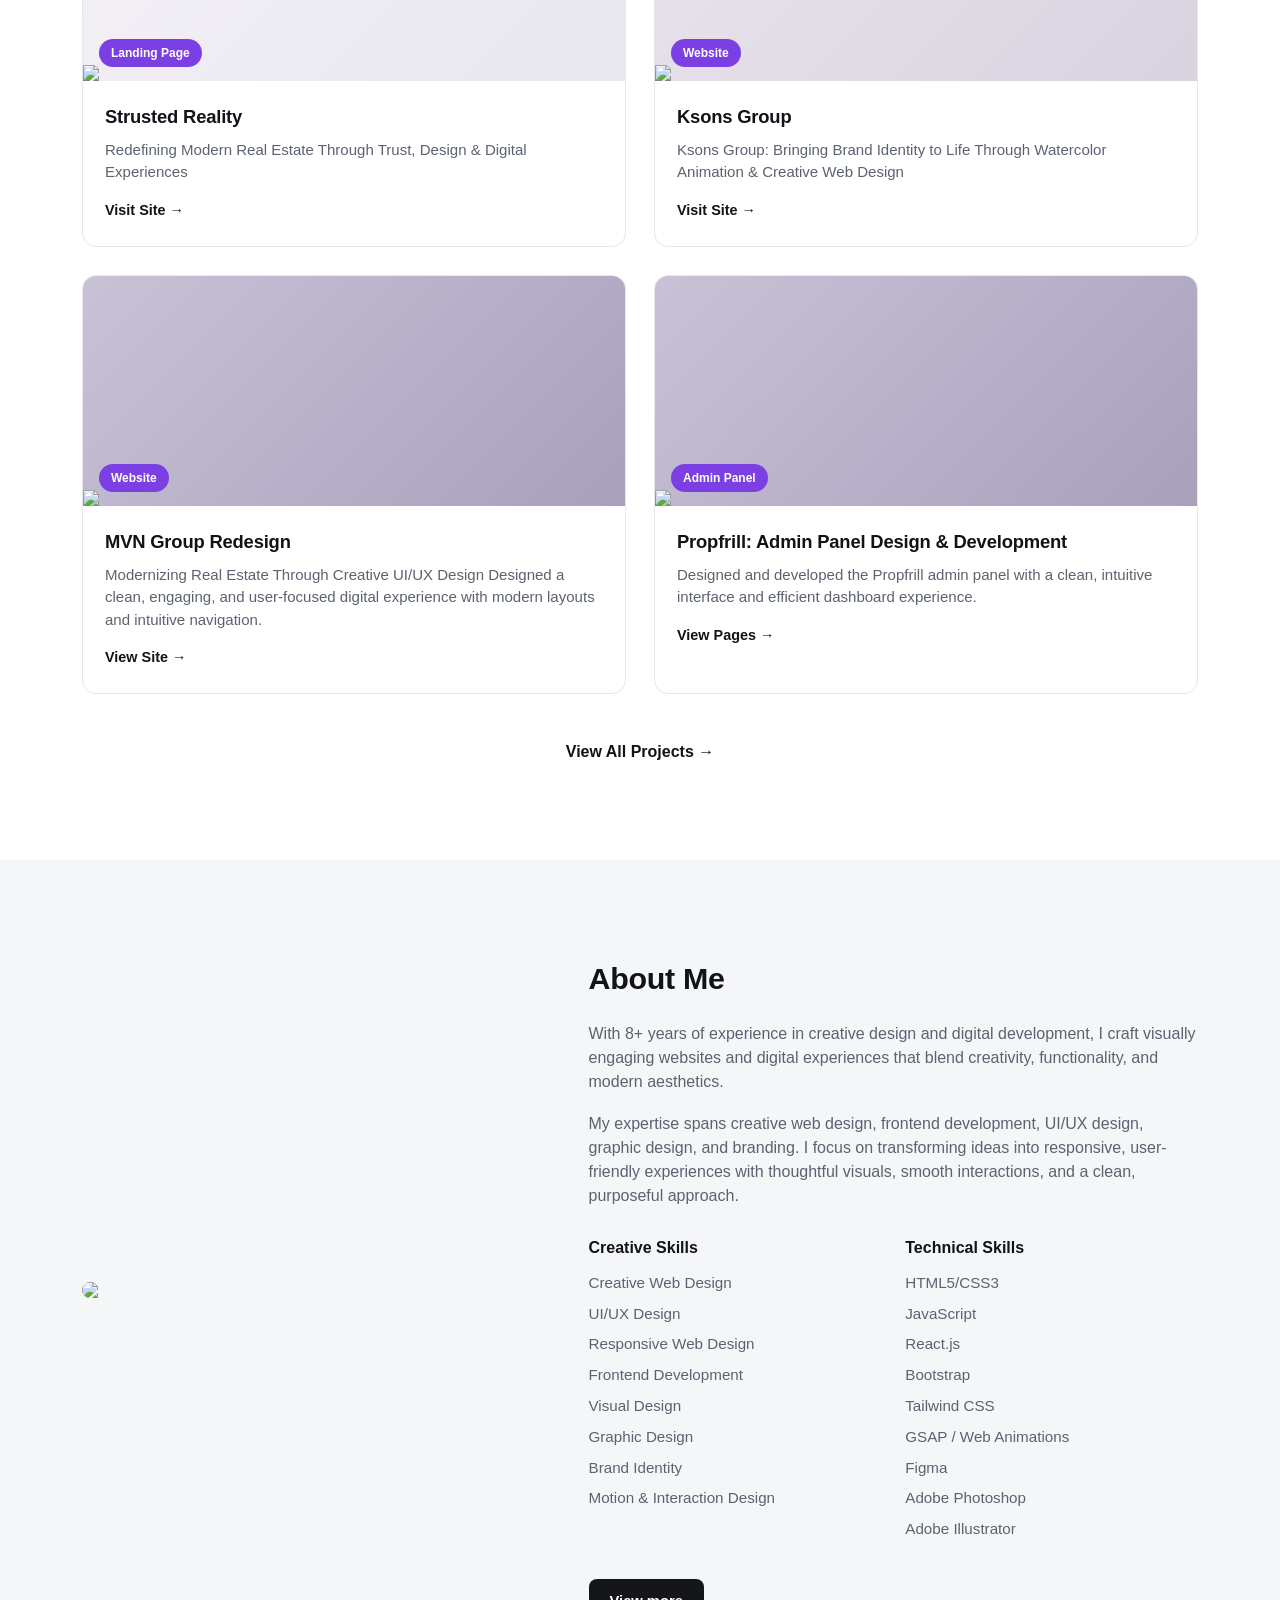
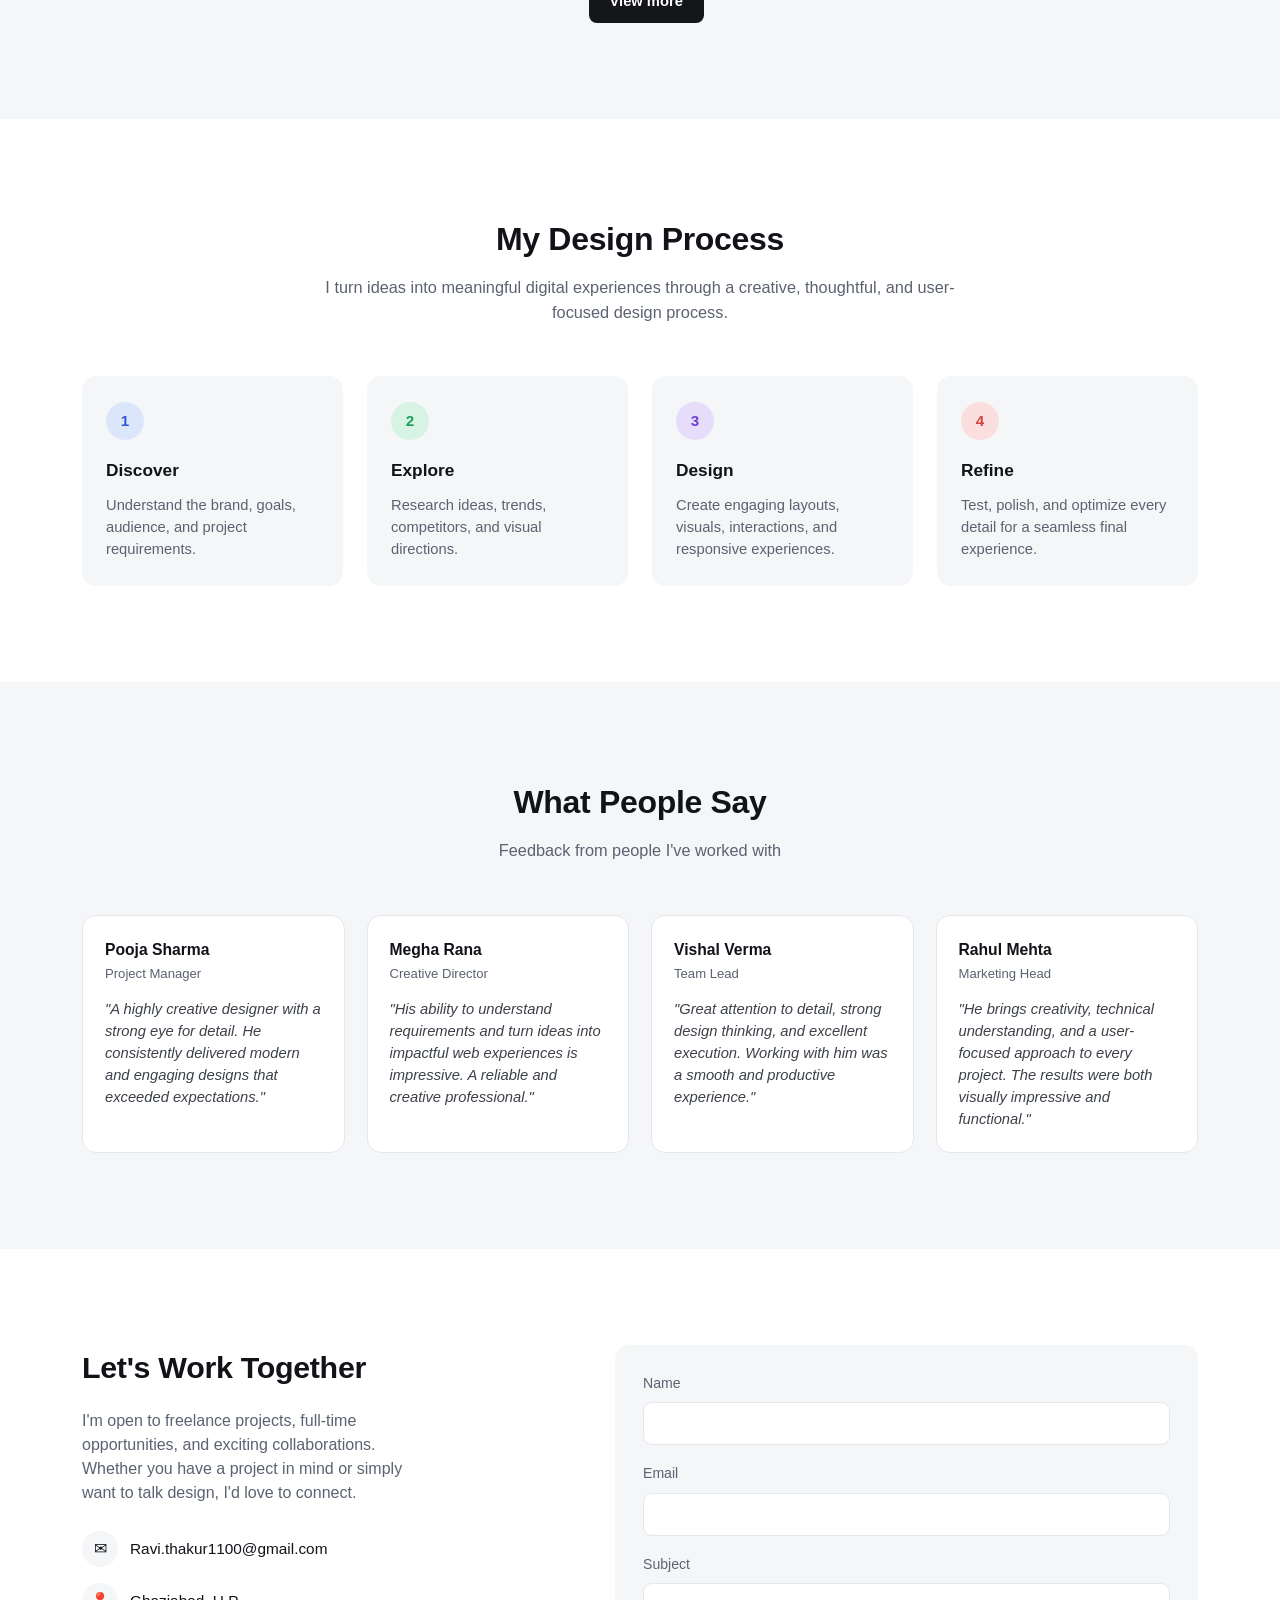
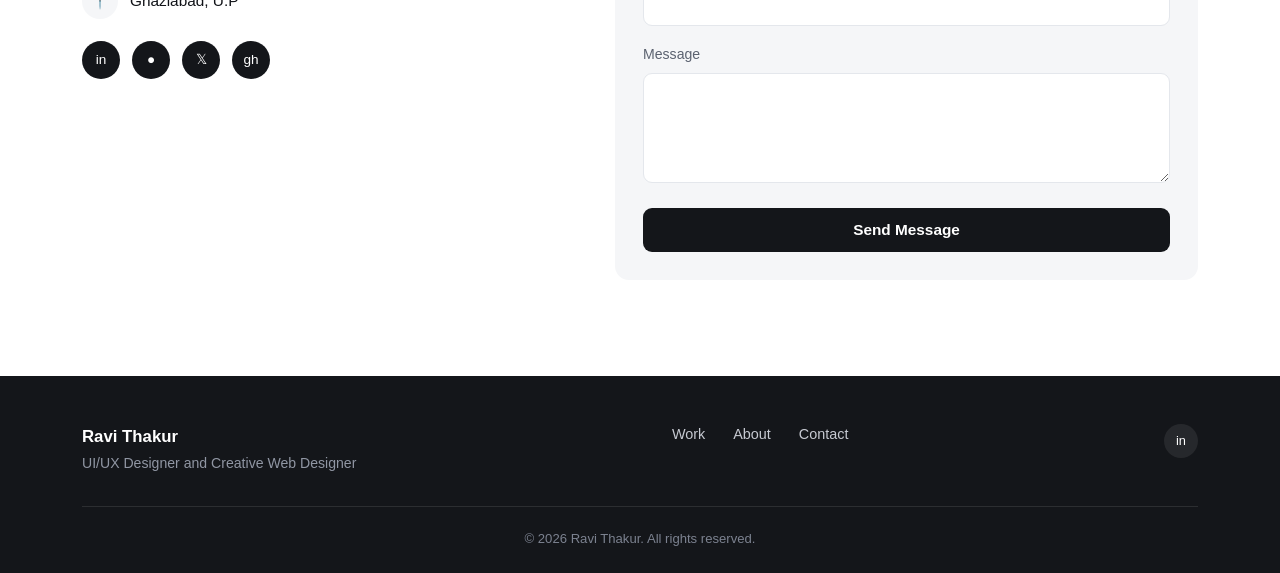
==== commit 5443b026: "Add files via upload" ====
--- a/index.html
+++ b/index.html
@@ -10,7 +10,7 @@
 
 <header>
   <div class="wrap nav">
-    <div class="logo">Ravi Thakur</div>
+    <div class="logo">Ravi Thakur u</div>
     <nav class="nav-links" id="navLinks">
       <a href="work.html">Work</a>
       <a href="about.html">About</a>
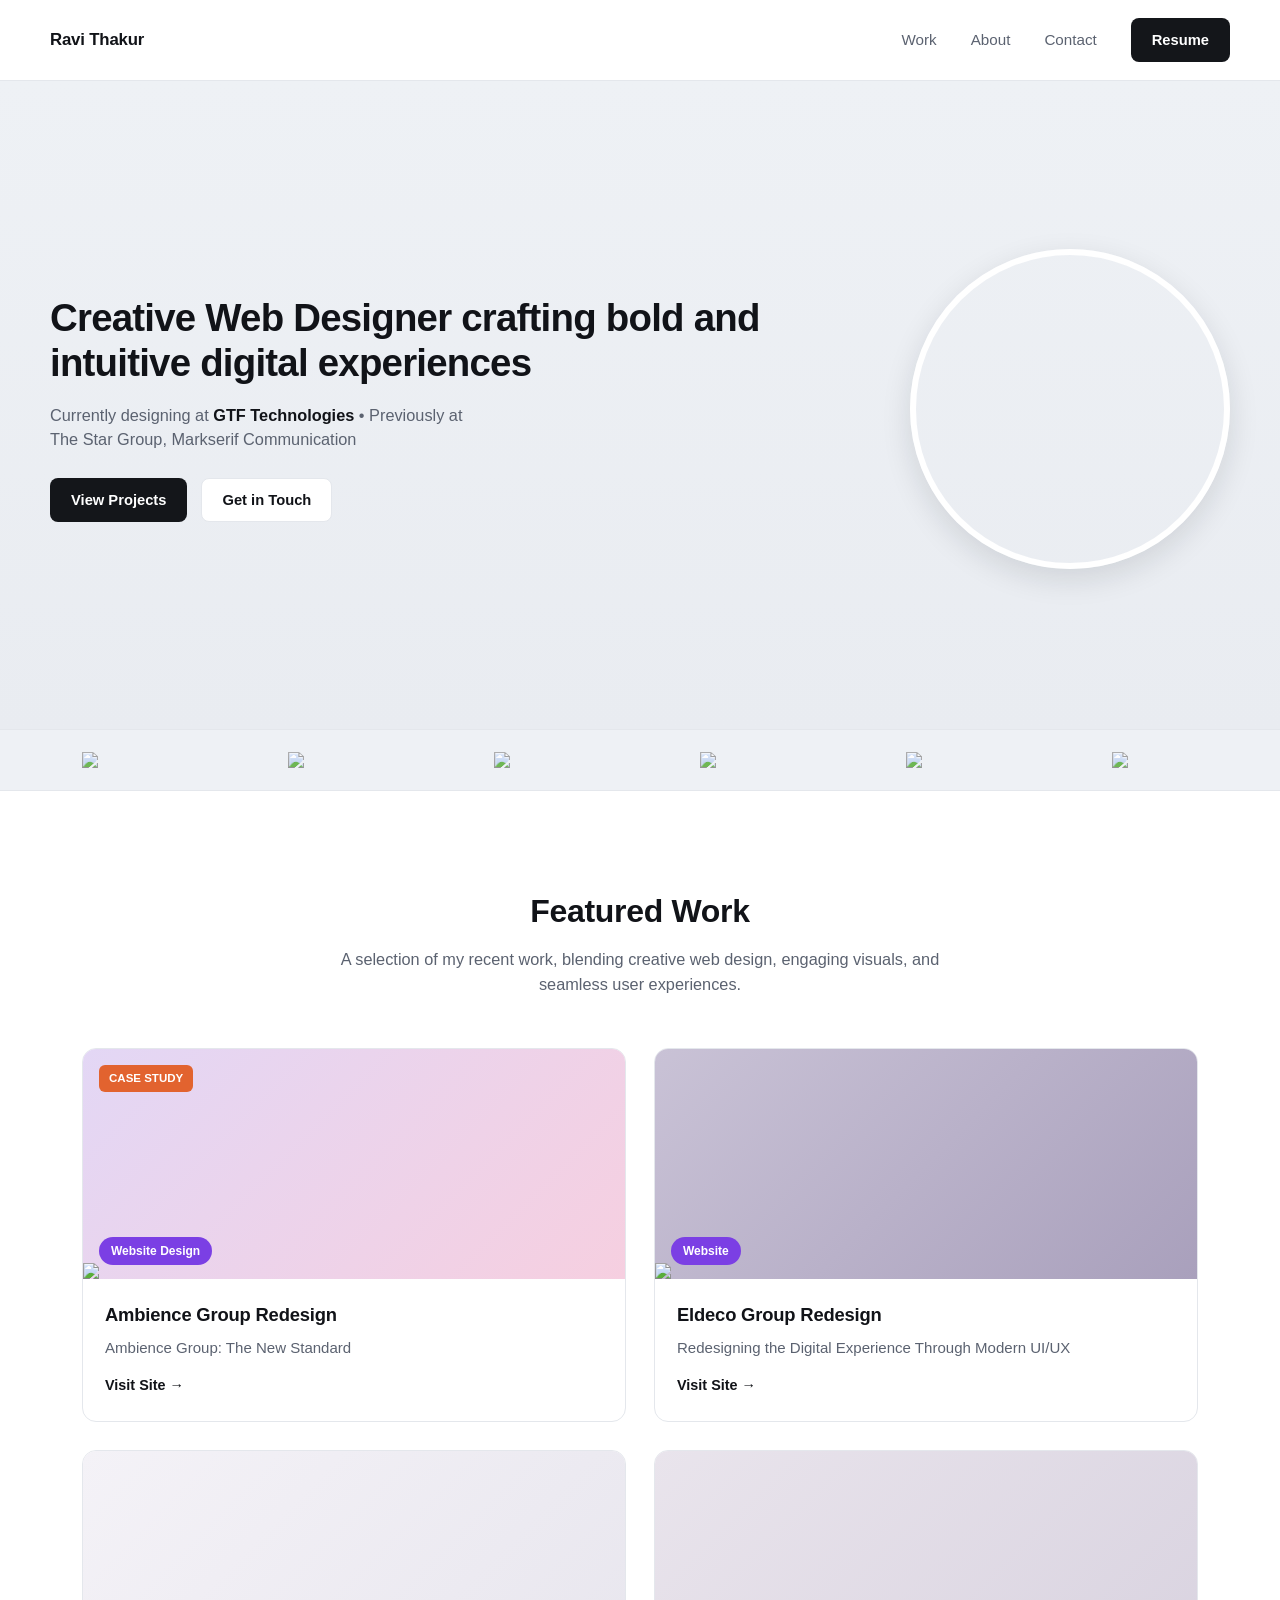
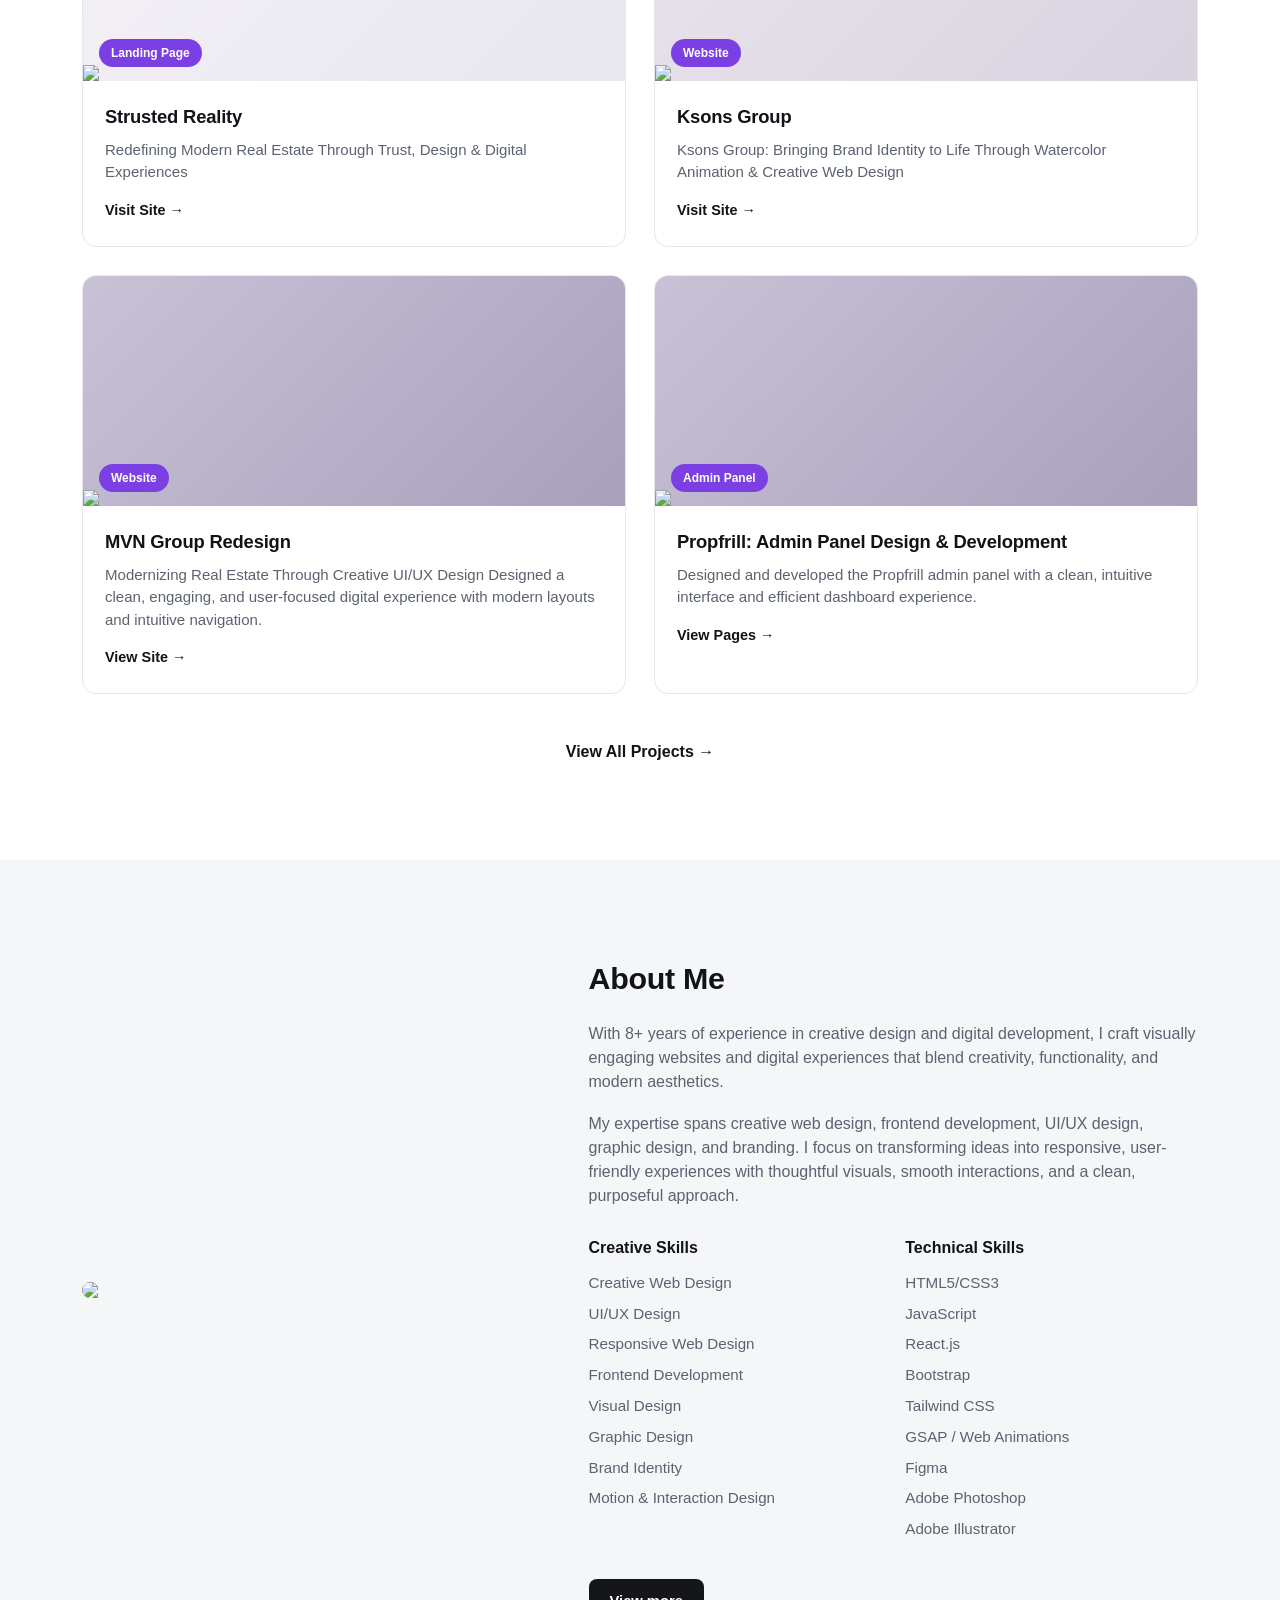
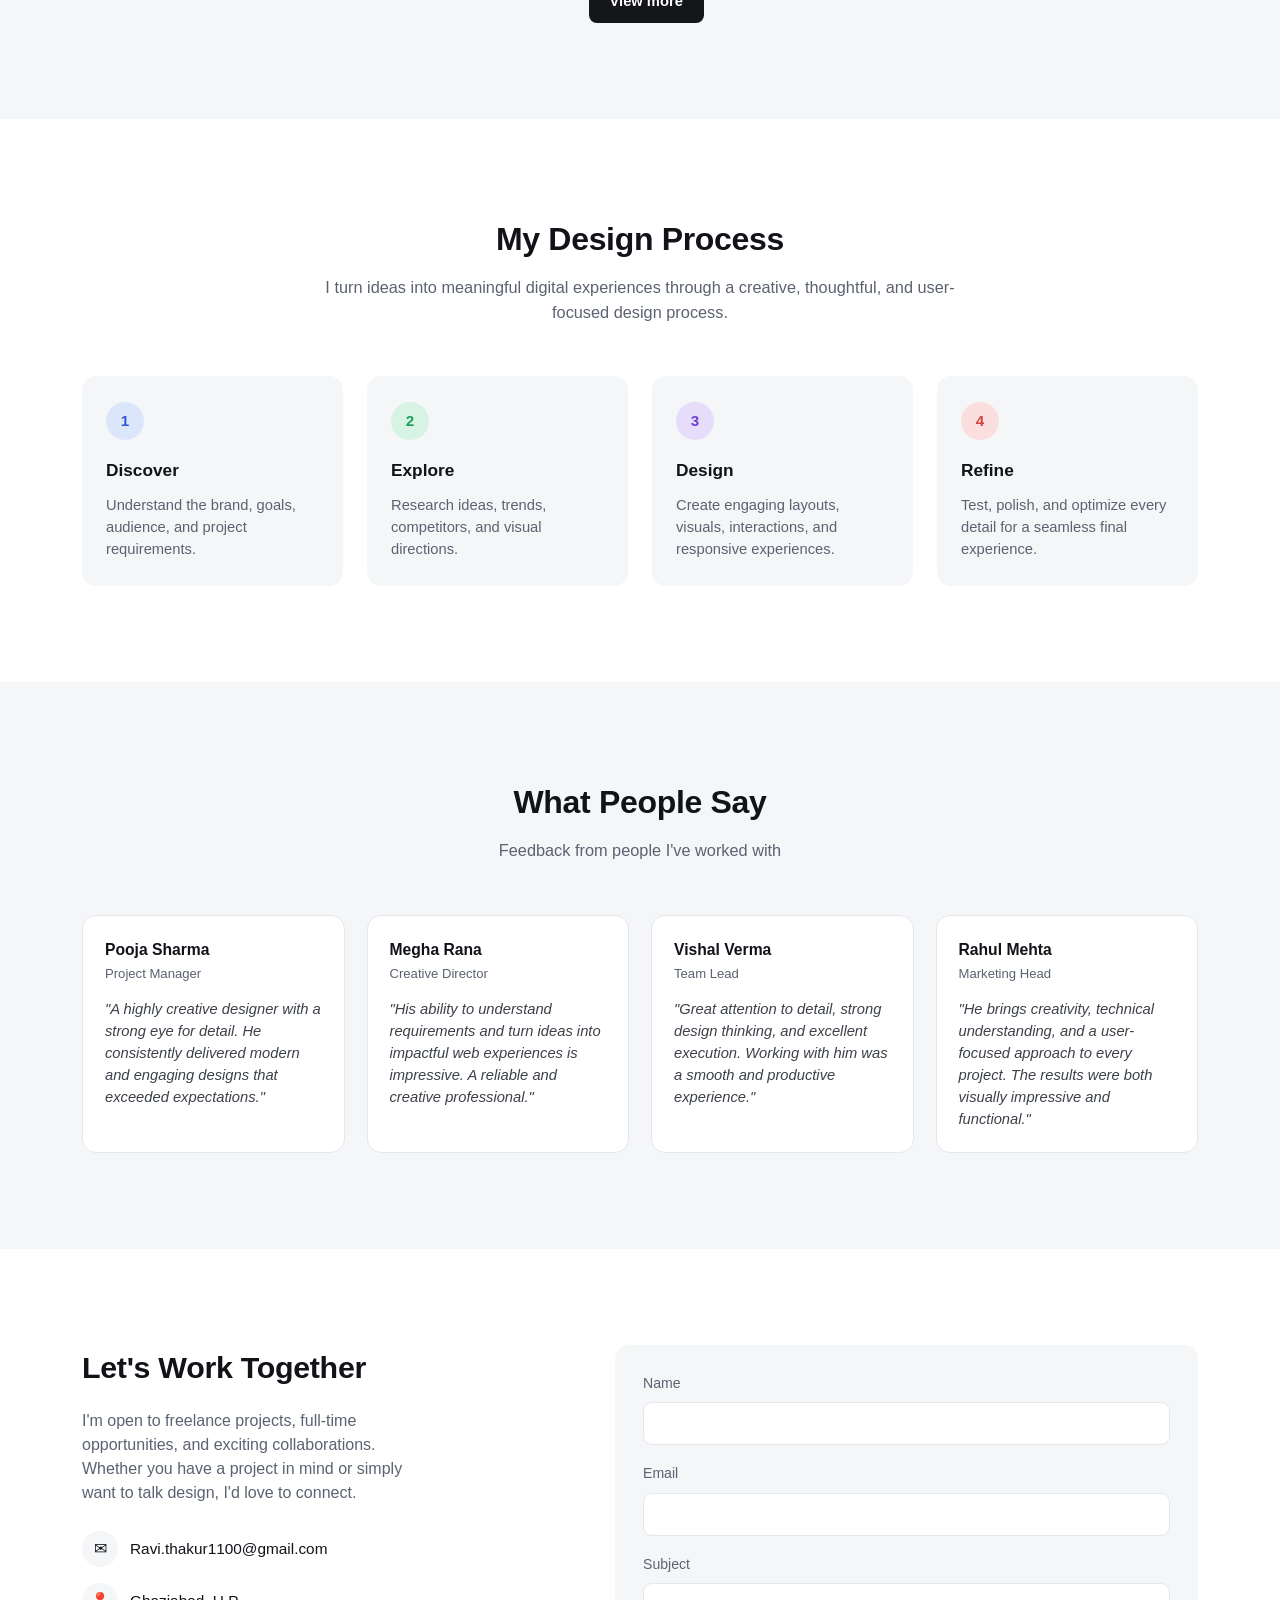
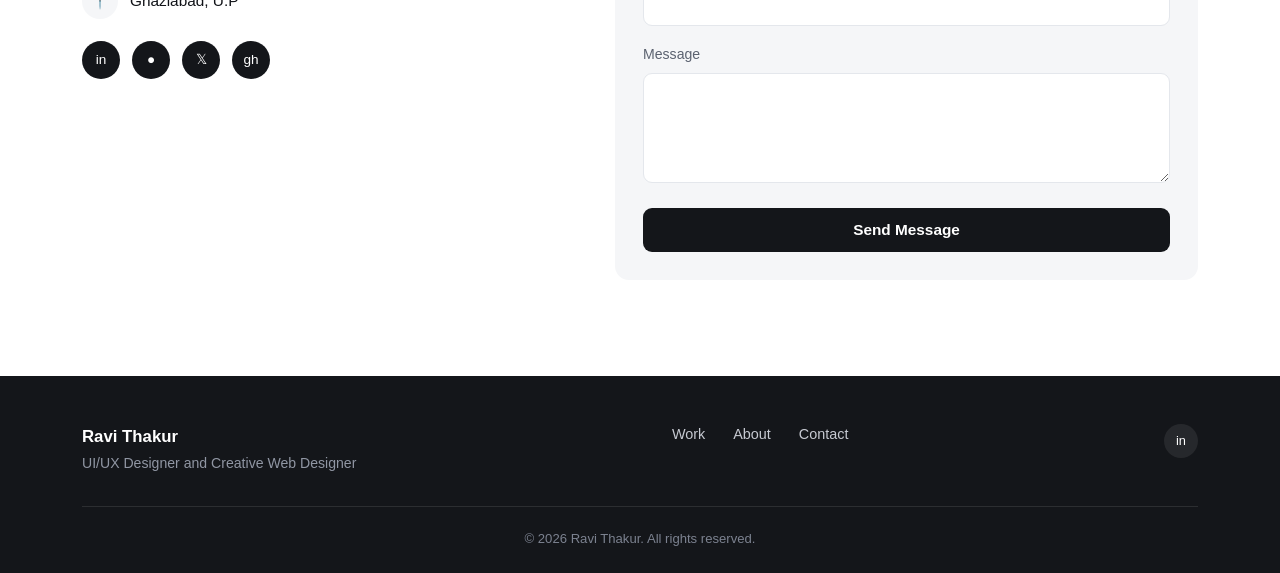
==== commit 28a8f815: "Add files via upload" ====
--- a/index.html
+++ b/index.html
@@ -10,7 +10,7 @@
 
 <header>
   <div class="wrap nav">
-    <div class="logo">Ravi Thakur u</div>
+    <div class="logo">Ravi Thakur</div>
     <nav class="nav-links" id="navLinks">
       <a href="work.html">Work</a>
       <a href="about.html">About</a>
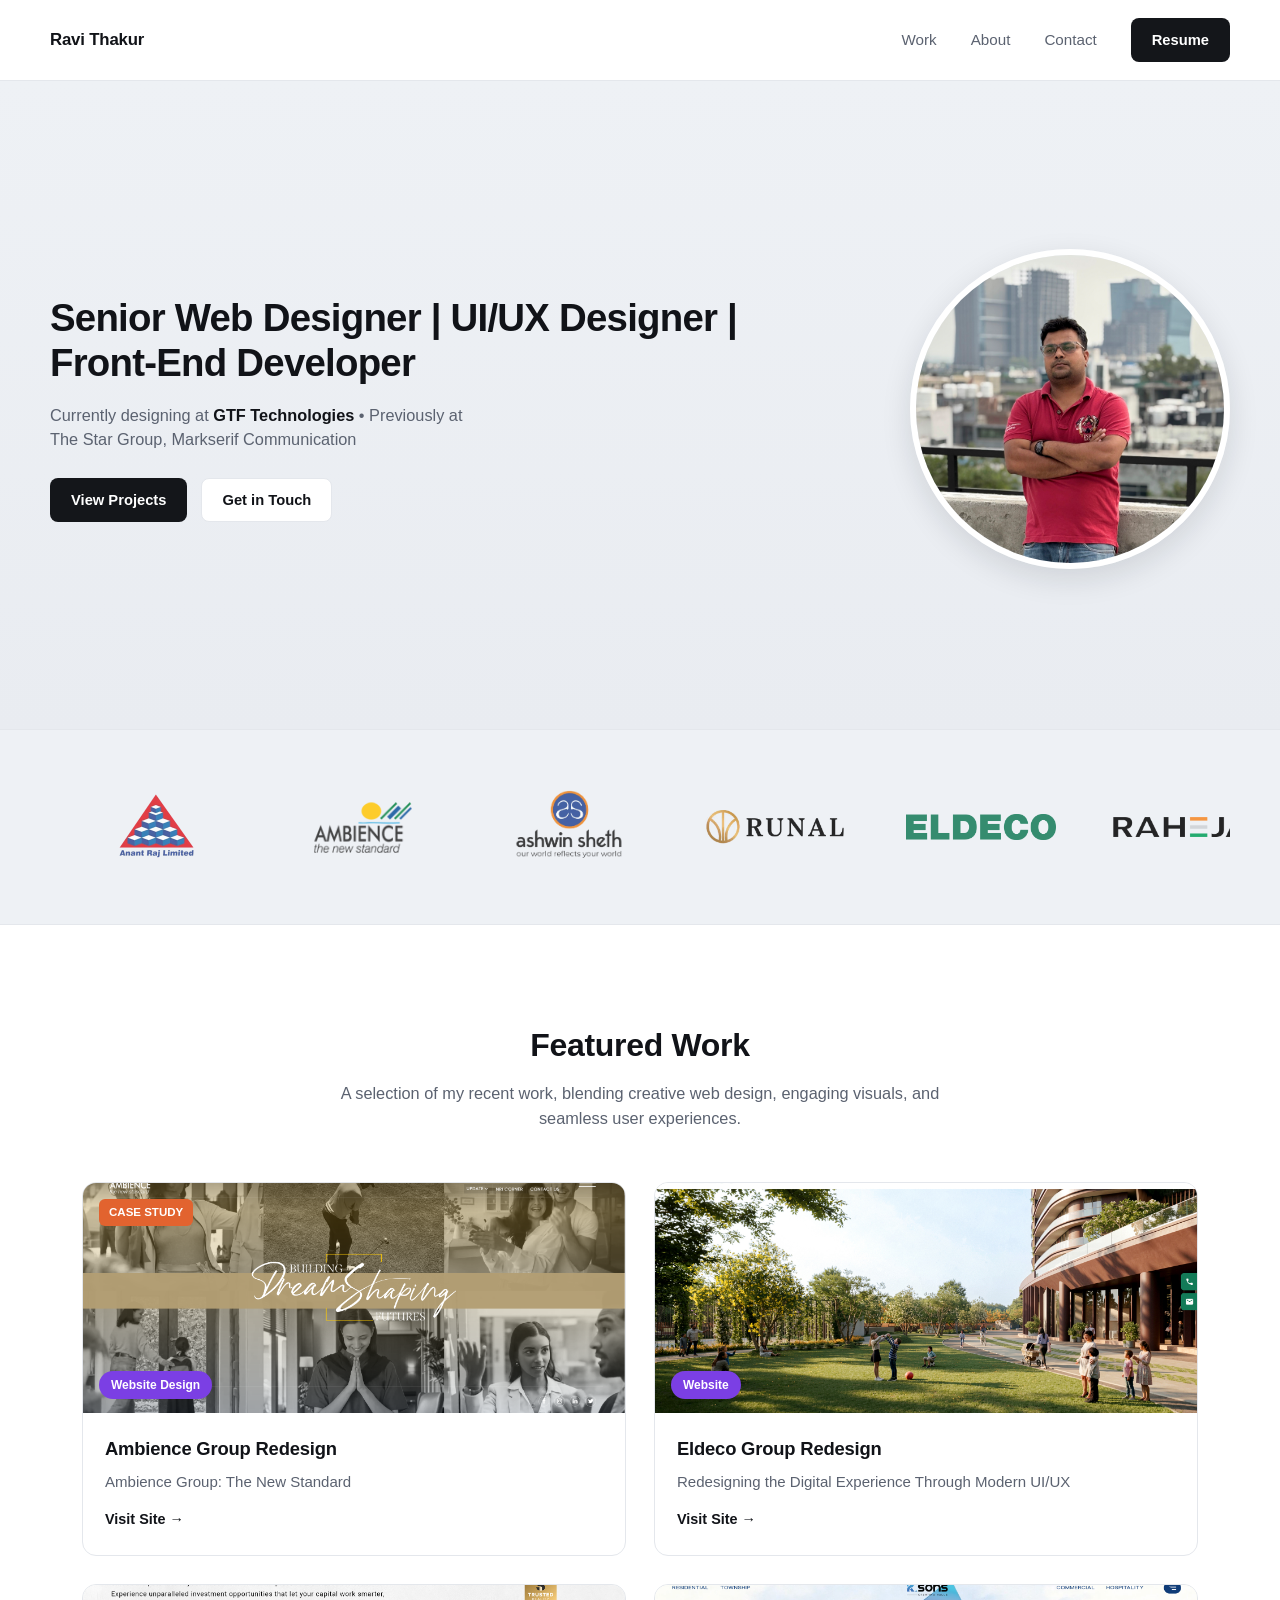
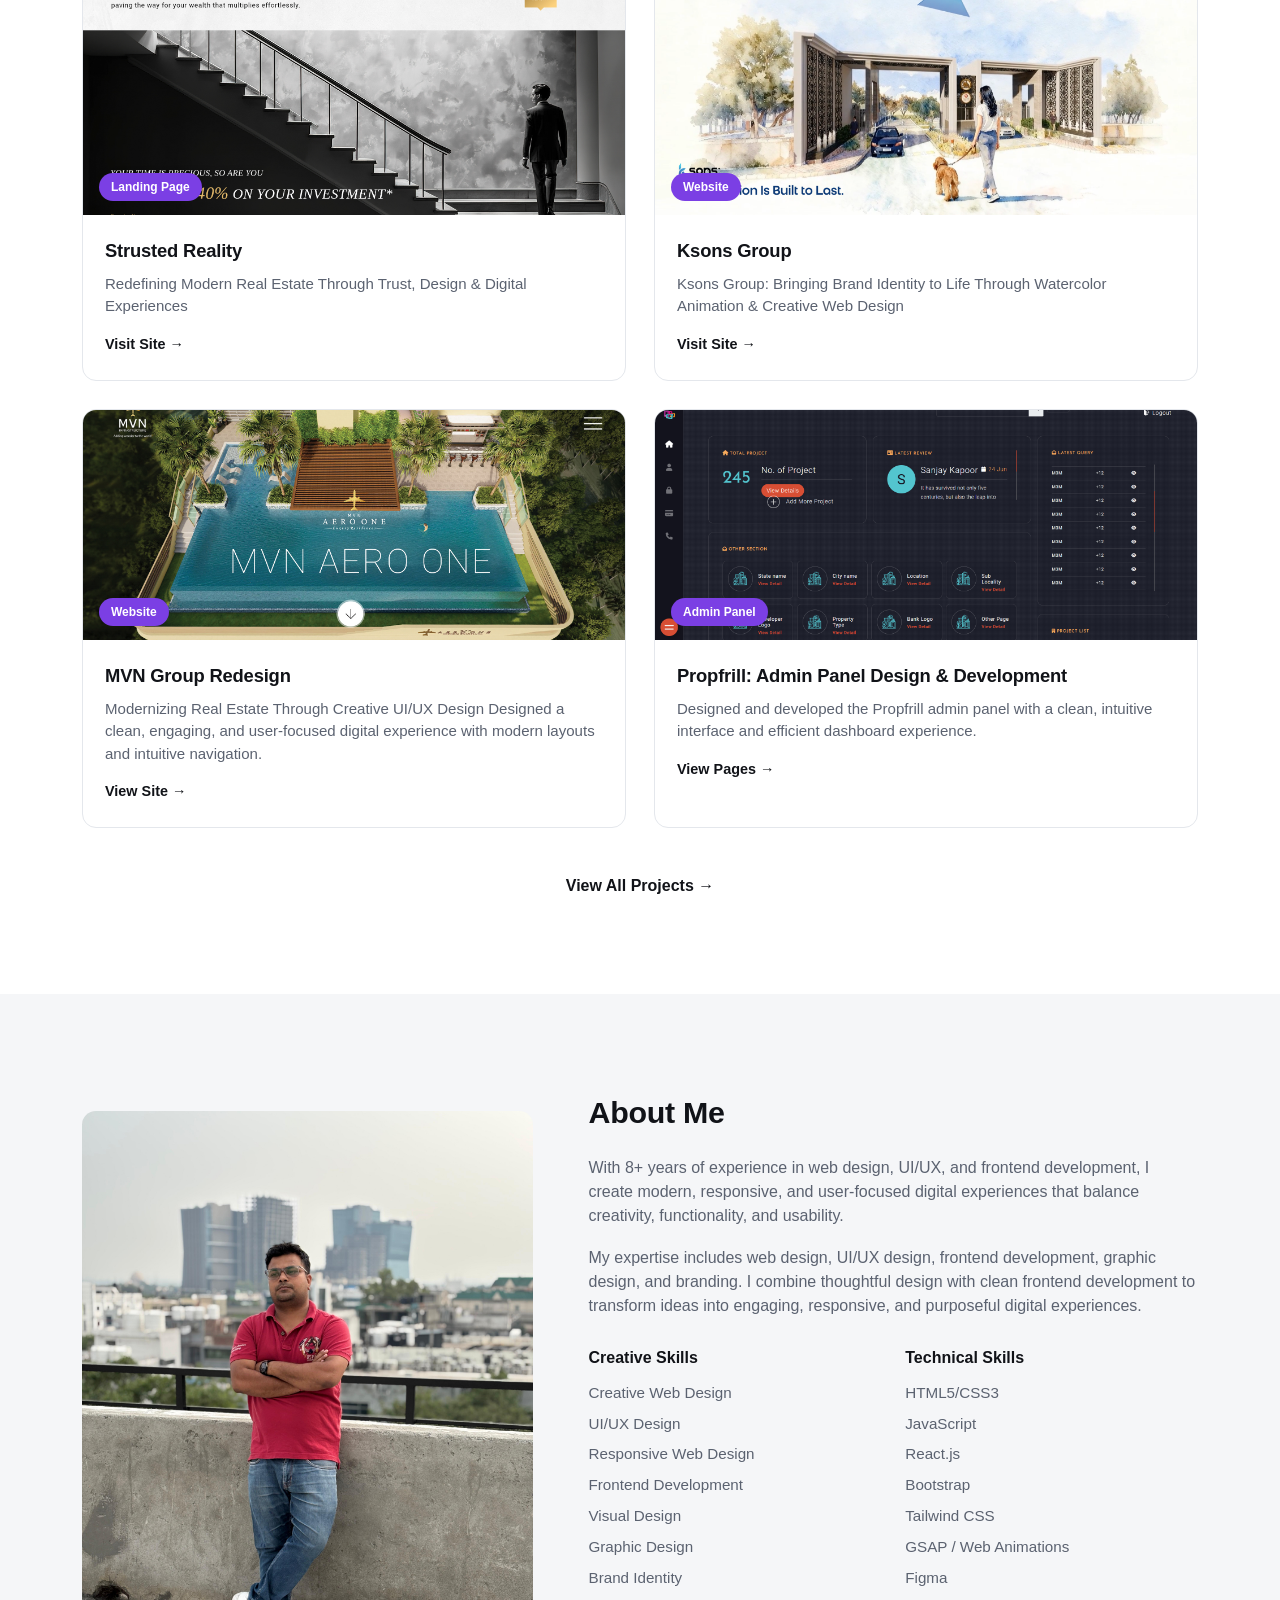
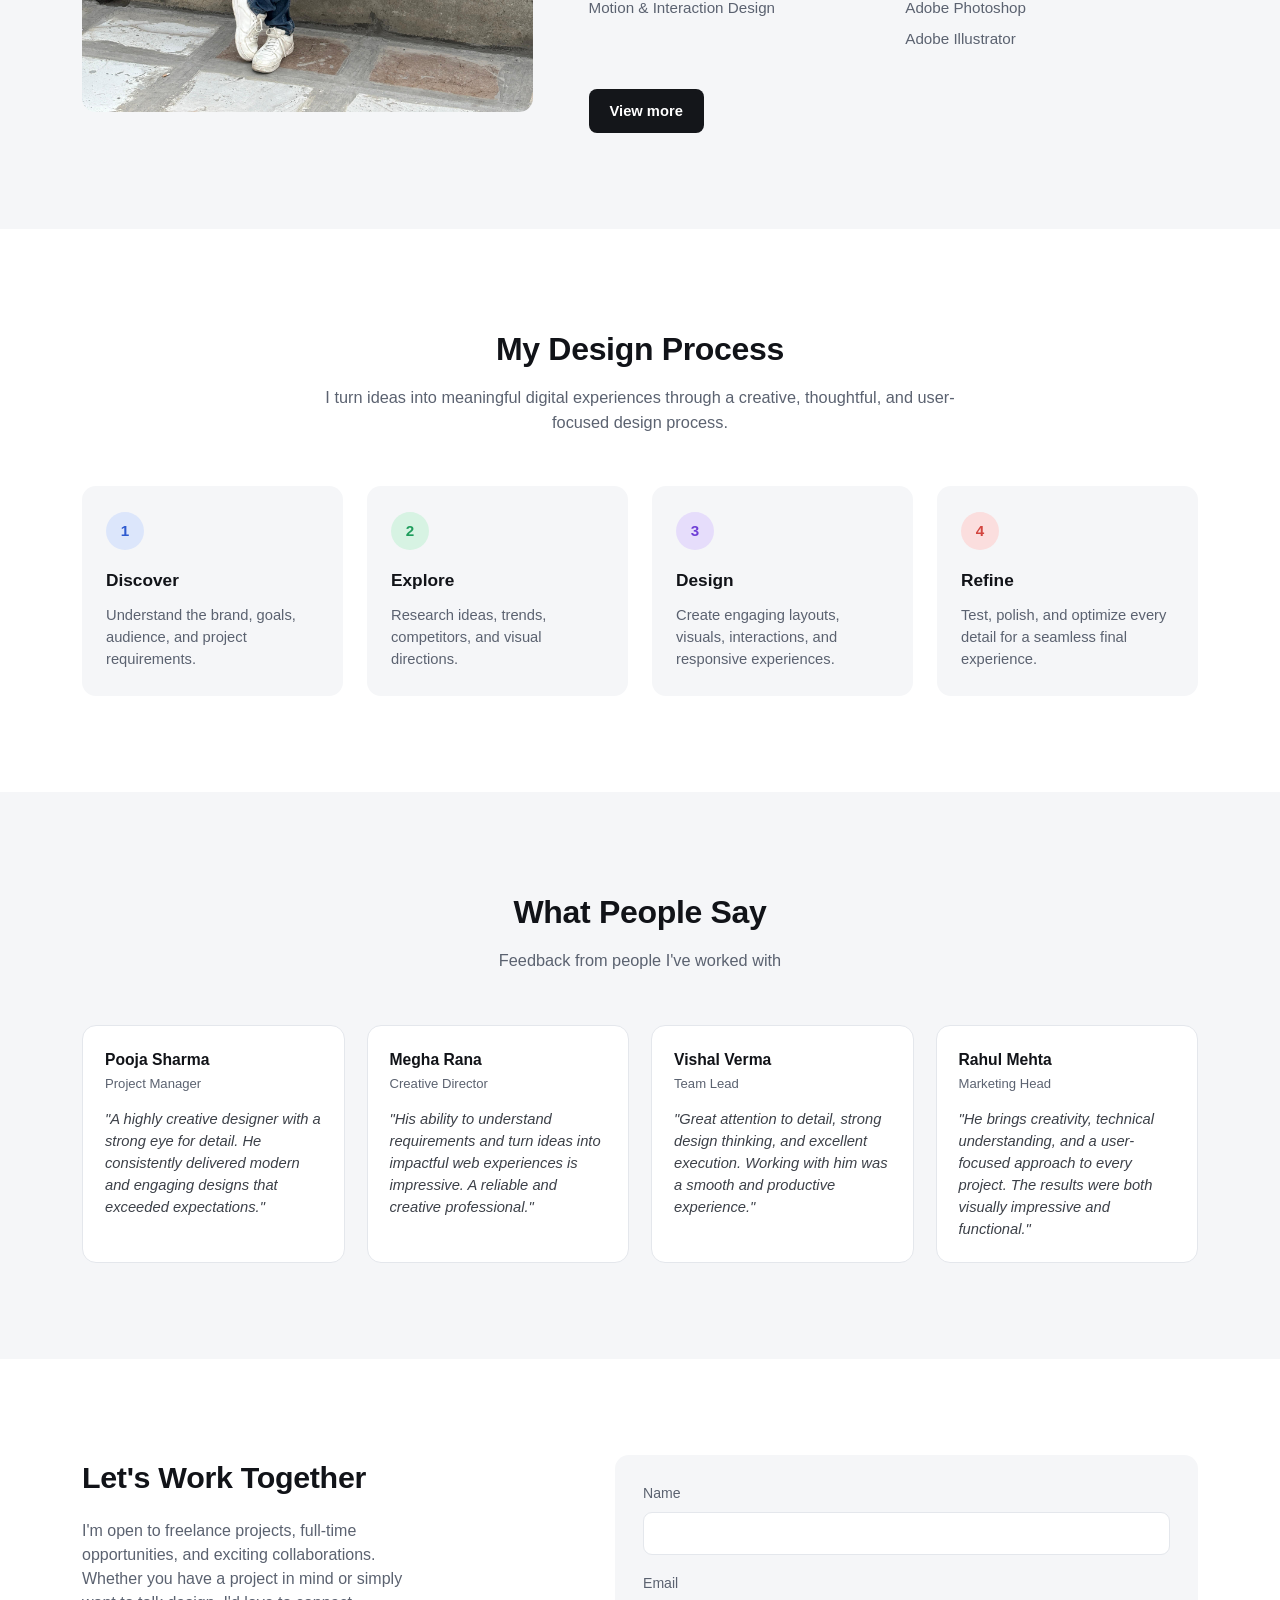
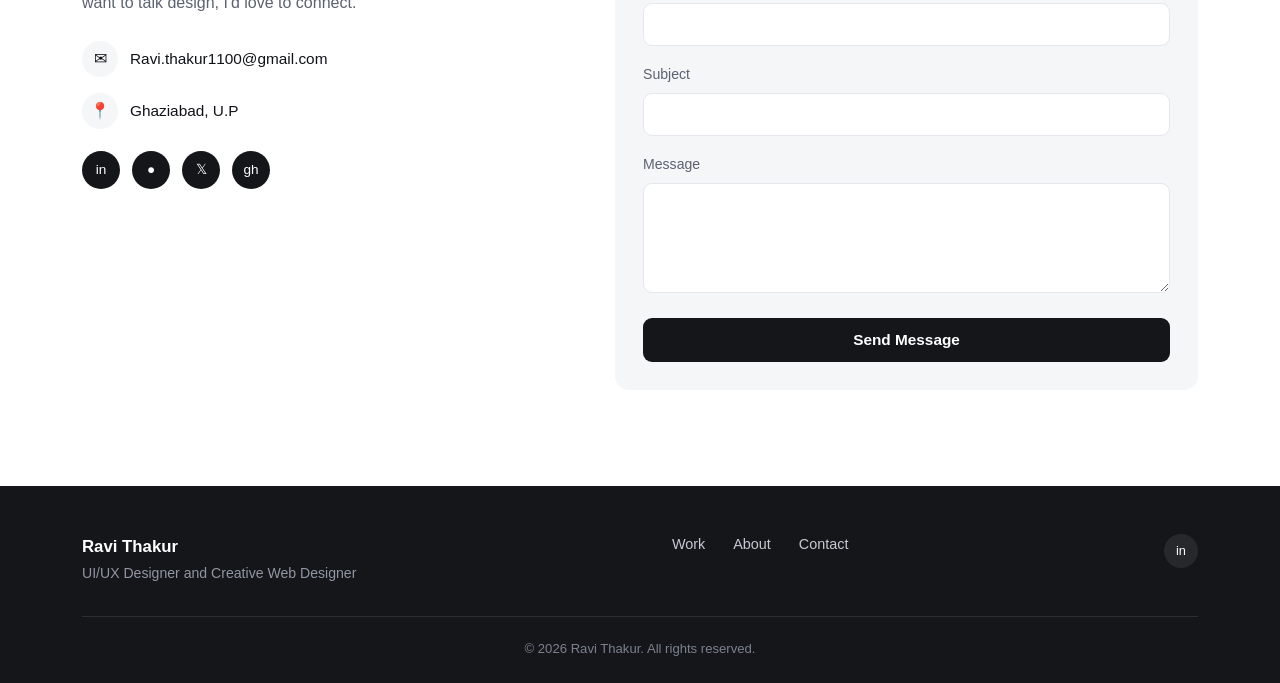
==== commit 1c258e73: "Add files via upload" ====
--- a/index.html
+++ b/index.html
@@ -24,7 +24,7 @@
 <section class="hero">
   <div class="wrap hero-inner">
     <div>
-      <h1>Creative Web Designer crafting bold and intuitive digital experiences</h1>
+      <h1>Senior Web Designer | UI/UX Designer | Front-End Developer</h1>
       <p>Currently designing at <b>GTF Technologies</b> • Previously at The Star Group, Markserif Communication</p>
       <div class="hero-actions">
         <a href="#work" class="btn btn-dark">View Projects</a>
@@ -157,8 +157,8 @@
     </div>
     <div class="about-text">
       <h2>About Me</h2>
-      <p>With 8+ years of experience in creative design and digital development, I craft visually engaging websites and digital experiences that blend creativity, functionality, and modern aesthetics.</p>
-      <p>My expertise spans creative web design, frontend development, UI/UX design, graphic design, and branding. I focus on transforming ideas into responsive, user-friendly experiences with thoughtful visuals, smooth interactions, and a clean, purposeful approach.</p>
+      <p>With 8+ years of experience in web design, UI/UX, and frontend development, I create modern, responsive, and user-focused digital experiences that balance creativity, functionality, and usability.</p>
+      <p>My expertise includes web design, UI/UX design, frontend development, graphic design, and branding. I combine thoughtful design with clean frontend development to transform ideas into engaging, responsive, and purposeful digital experiences.</p>
       <div class="skills-tools">
         <div>
           <h4>Creative Skills</h4>
--- a/styles.css
+++ b/styles.css
@@ -106,7 +106,7 @@
     font-size:2.4rem;
     line-height:1.15;
     margin:0 0 18px;
-    letter-spacing:-.02em;
+    letter-spacing:-.02em;padding-right: 50px;
   }
   .hero p{
     color:var(--ink-soft);
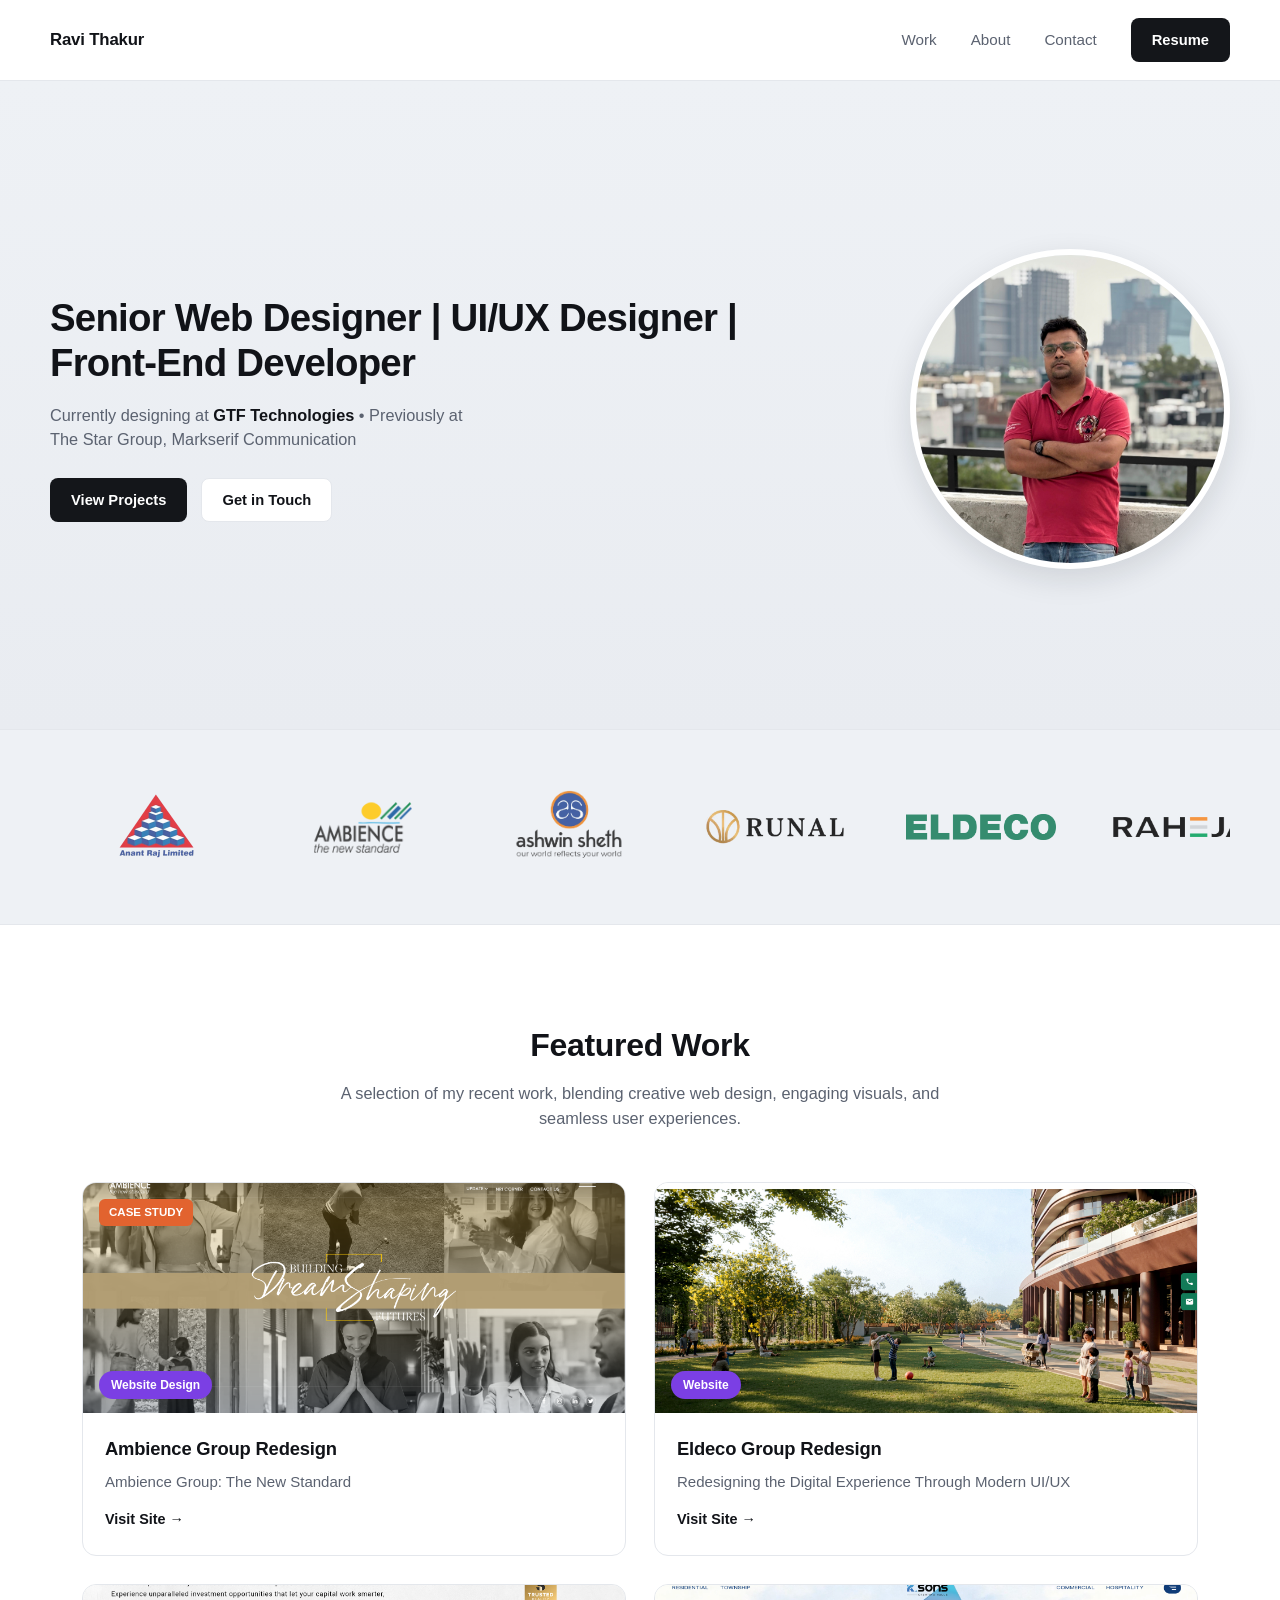
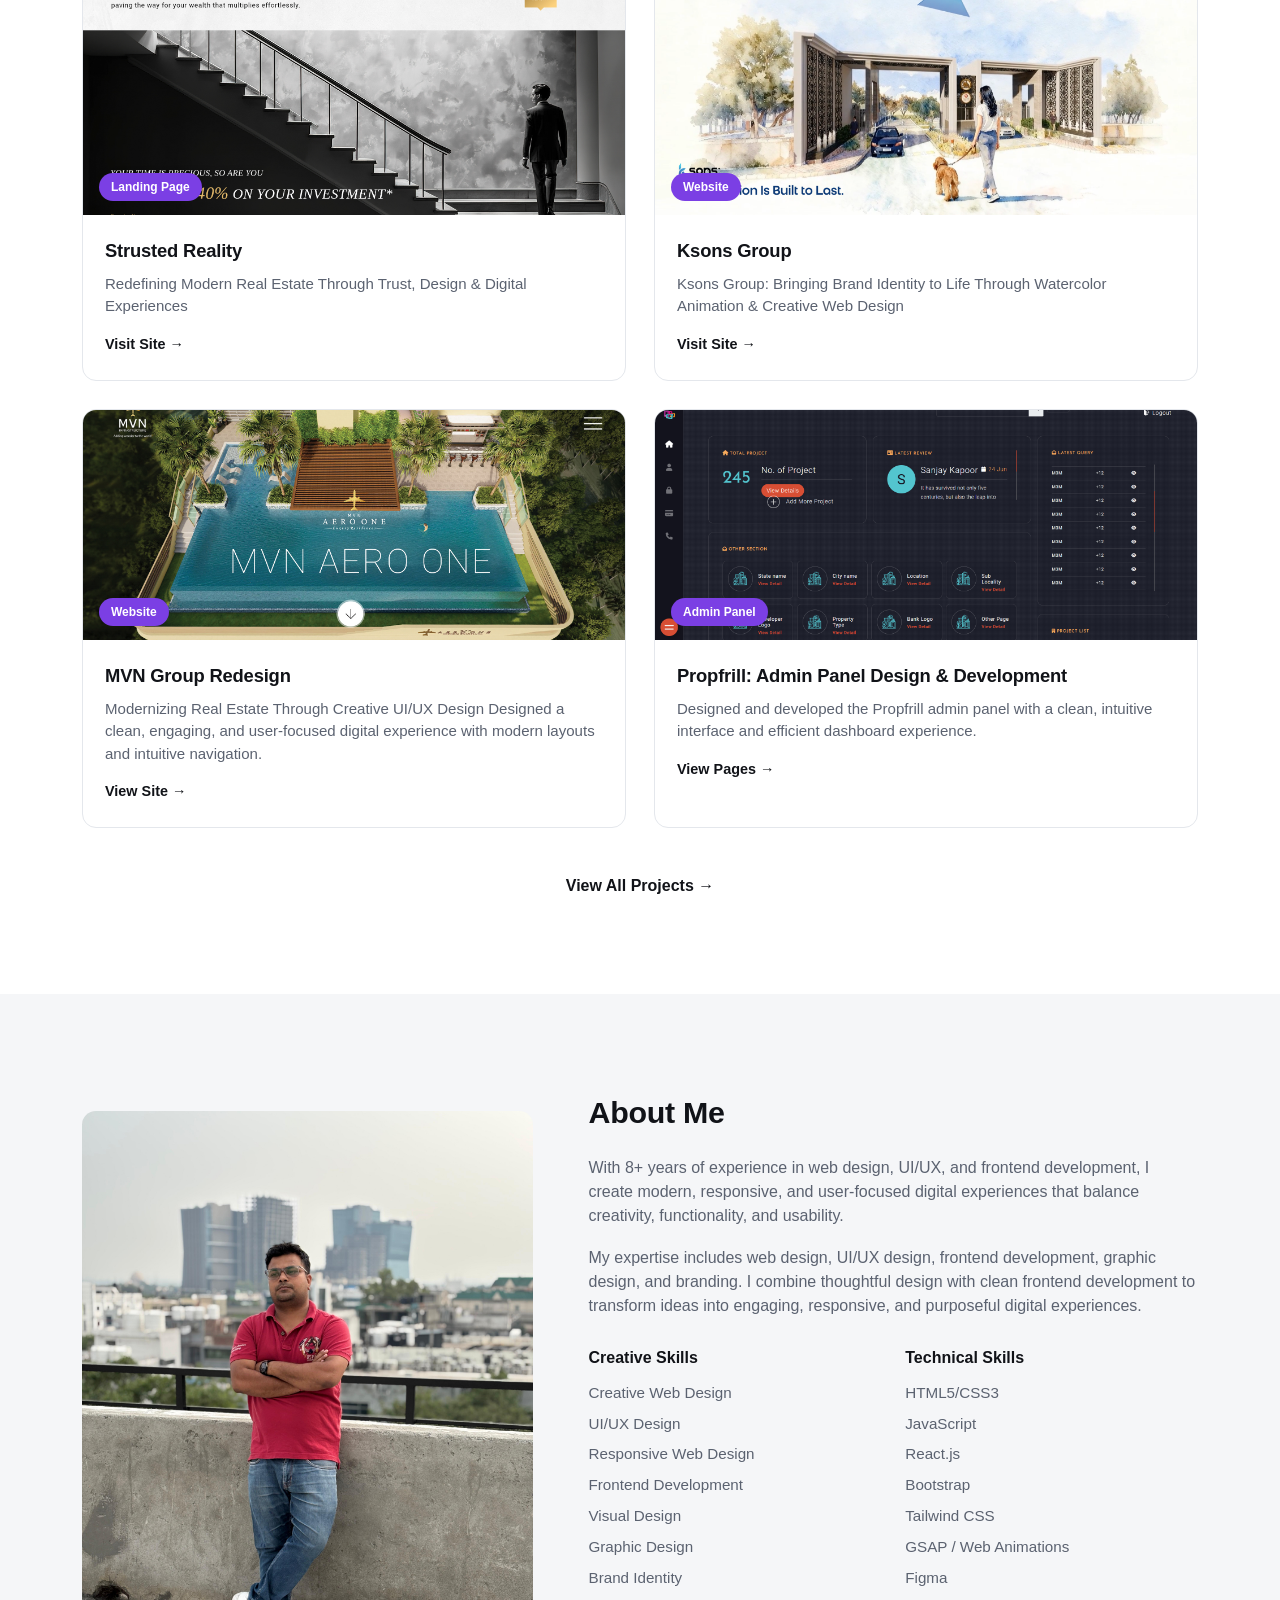
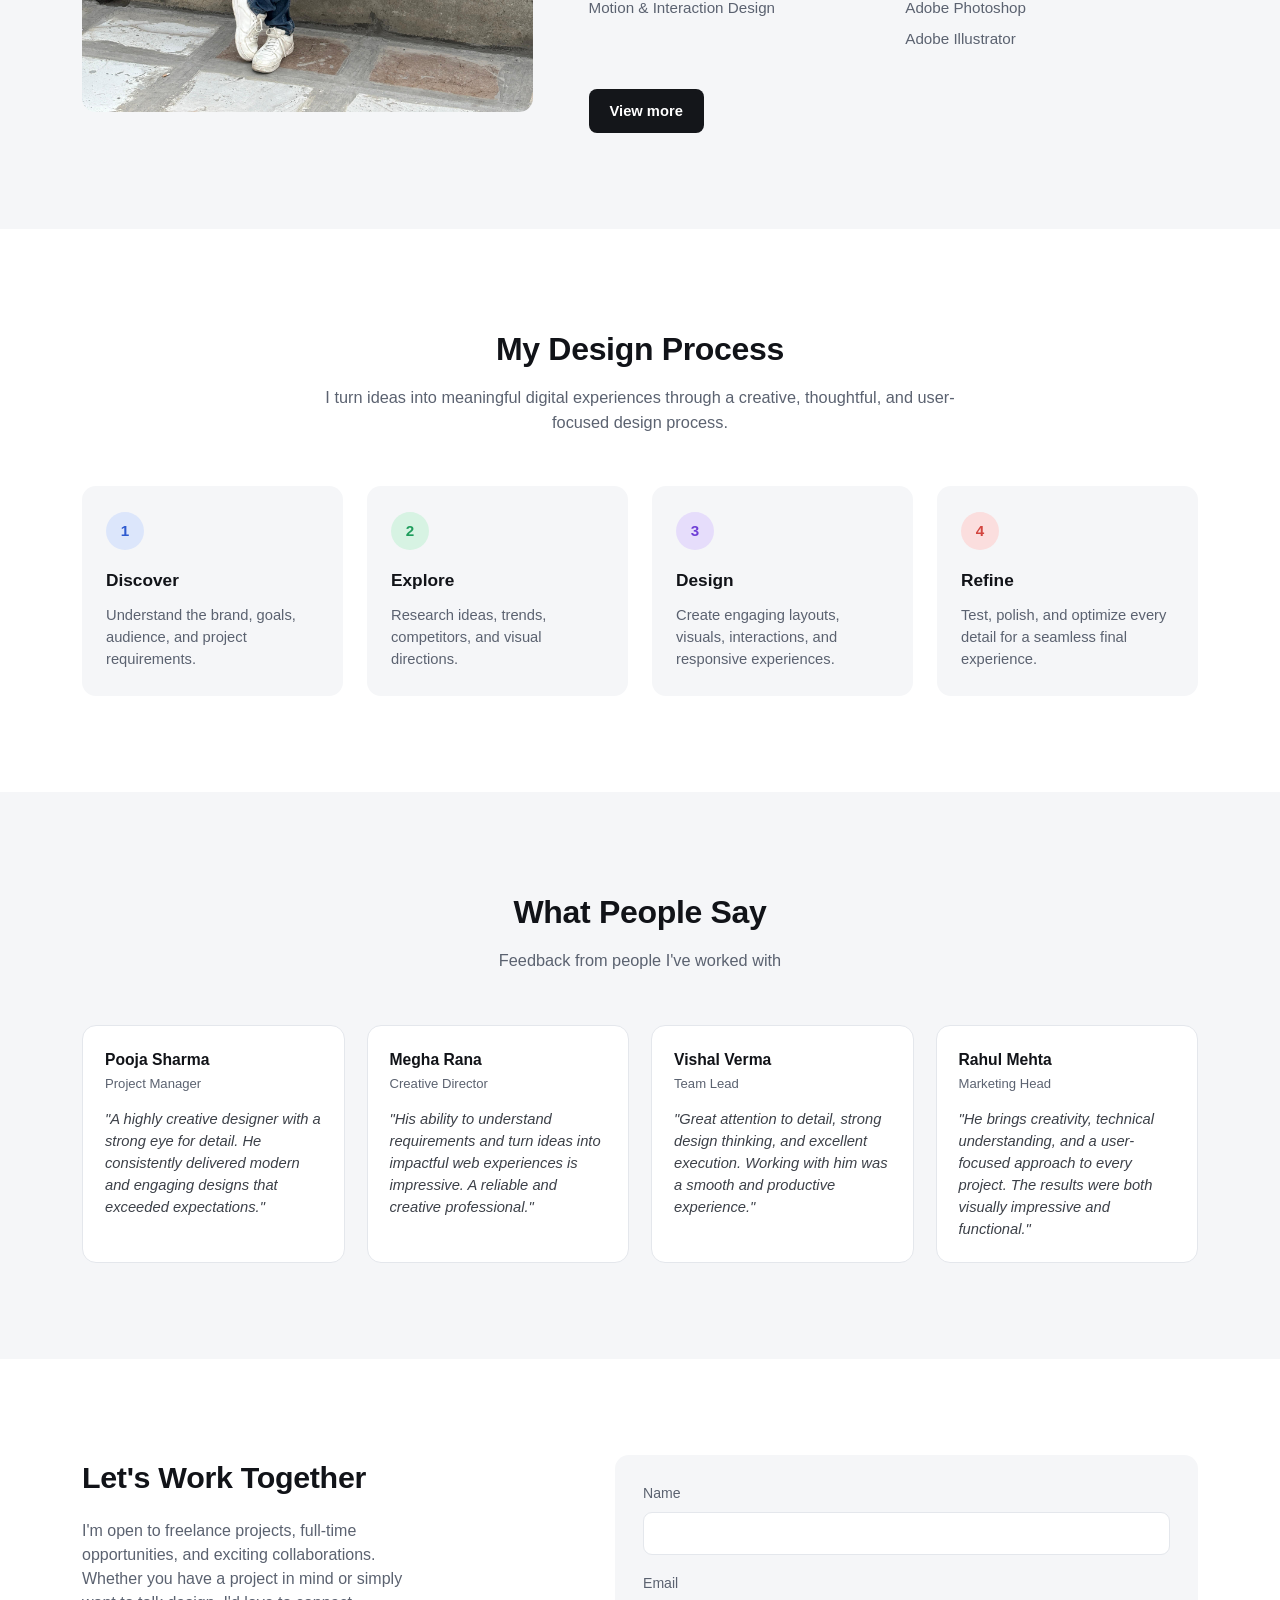
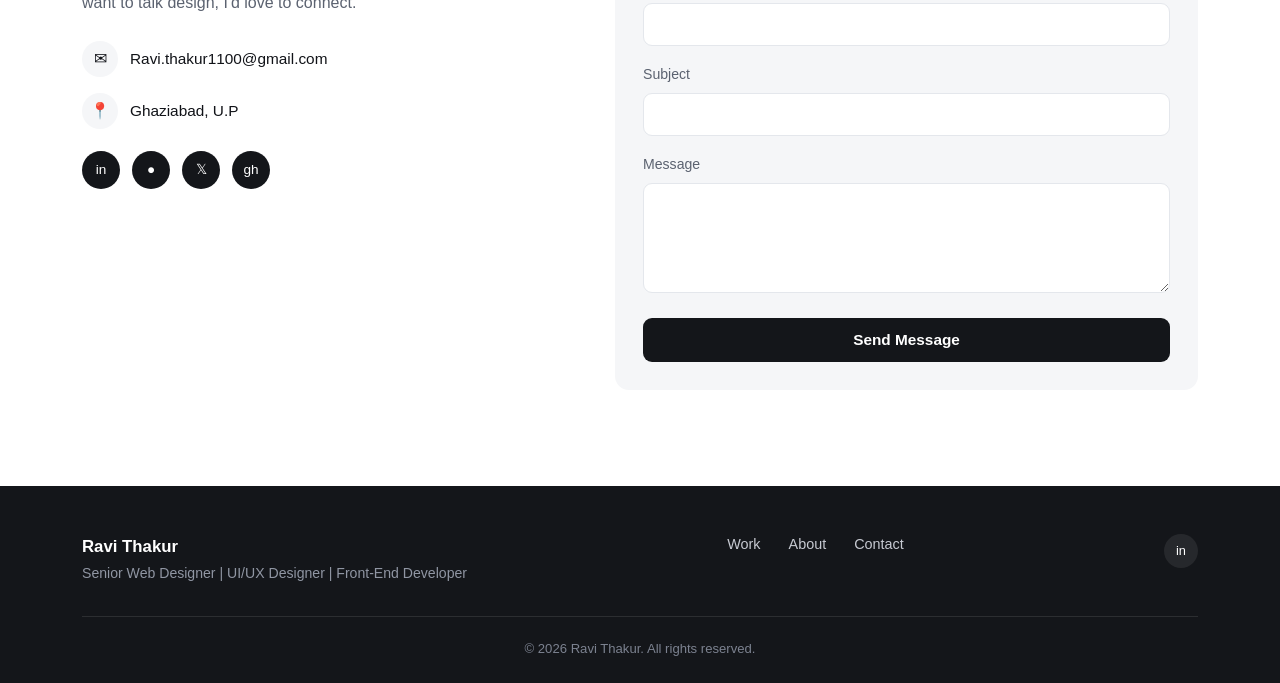
==== commit 36986f63: "Add files via upload" ====
--- a/index.html
+++ b/index.html
@@ -303,7 +303,7 @@
     <div class="footer-top">
       <div class="footer-brand">
         <h3>Ravi Thakur</h3>
-        <p>UI/UX Designer and Creative Web Designer</p>
+        <p>Senior Web Designer | UI/UX Designer | Front-End Developer</p>
       </div>
       <nav class="footer-links">
         <a href="work.html">Work</a>
--- a/styles.css
+++ b/styles.css
@@ -530,8 +530,9 @@
   @media (max-width:640px){
     .wrap{padding:0 20px;}
     section{padding:64px 0;}
-    .hero h1{font-size:1.8rem;}
+    .hero h1{font-size:1.8rem;padding-right: 0;}
     .footer-top{flex-direction:column;}
+    .thumb{height: 160px;}
     .footer-links{gap:18px;flex-wrap:wrap;}
   }
 
